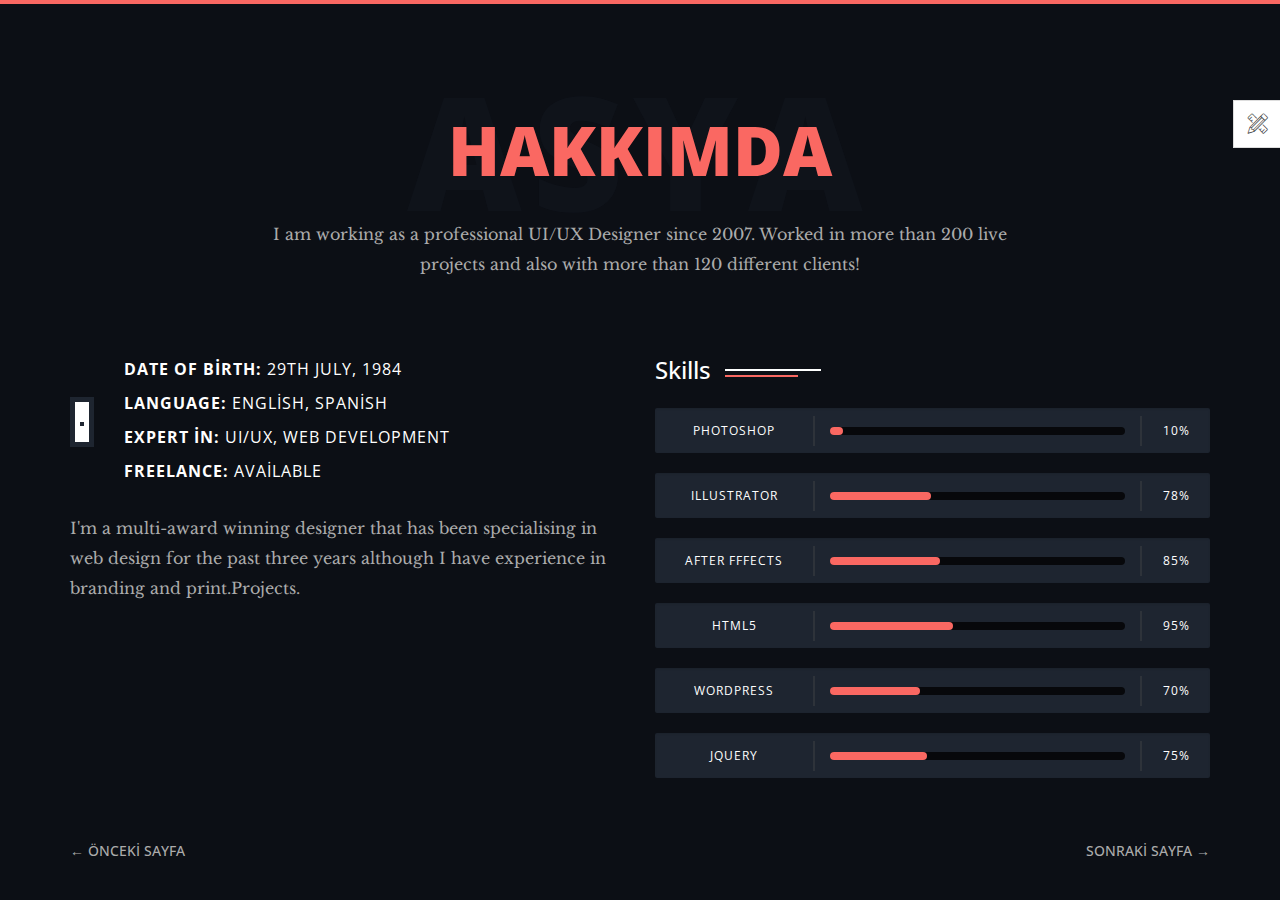
==== theme/about.html @ 7347a2f3 "My Portfolio" ====
<!DOCTYPE html>
<html lang="tr">
<head>

  <!-- ** Basic Page Needs ** -->
  <meta charset="utf-8">
  <title>Hakkımda</title>

  <!-- ** Mobile Specific Metas ** -->
  <meta http-equiv="X-UA-Compatible" content="IE=edge">
  <meta name="description" content="Portfolio HTML Template">
  <meta name="viewport" content="width=device-width, initial-scale=1.0, maximum-scale=5.0">
  <meta name="author" content="Themefisher">
  <meta name="generator" content="Themefisher Html5 Portfolio Template v1.0">

  <!-- Essential Stylesheets -->
  <link rel="stylesheet" href="https://fonts.googleapis.com/css?family=Libre+Baskerville:400,400i|Open+Sans:400,600,700,800">
  <link rel="stylesheet" href="plugins/bootstrap/bootstrap.min.css">
  <link rel="stylesheet" href="plugins/animate.css">
  <link rel="stylesheet" href="plugins/slick/slick.css">
  <link rel="stylesheet" href="plugins/slick/slick-theme.css">
  <link rel="stylesheet" href="plugins/themefisher-fonts/css/themefisher-fonts.min.css">  

  <!-- Main Stylesheet -->
  <link rel="stylesheet" href="css/style.css">
  
  <!-- Theme Stylesheet -->
  <link rel="stylesheet" href="#" id="color-changer">
  
  <!--Favicon-->
  <link rel="icon" href="images/favicon.png" type="image/x-icon">

</head>
<body class="dark"><!-- set class="dark" on body tag for DARK-THEME -->

  <div class="preloader">
    <div class="loading-mask"></div>
    <div class="loading-mask"></div>
    <div class="loading-mask"></div>
    <div class="loading-mask"></div>
    <div class="loading-mask"></div>
  </div>

  <div class="preview-wrapper">
    <div class="switcher-head">
      <span>Biraz Değişiklik</span>
      <div class="switcher-trigger tf-tools"></div>
    </div>

    <div class="switcher-body">
      <h4>Renk Seç:</h4>
      <ul class="color-options list-none">
        <li class="c0" data-color="red" title="Red">Red</li>
        <li class="c1" data-color="blue" title="Blue">Blue</li>
        <li class="c2" data-color="green" title="Green">Green</li>
        <li class="c3" data-color="yellow" title="Yellow">Yellow</li>
      </ul>
    </div>
  </div>

<main class="site-wrapper">
  <div class="pt-table">
    <div class="pt-tablecell page-about relative">

      <div class="container">
        <div class="row">
          <div class="col-xs-12 col-md-offset-1 col-md-10 col-lg-offset-2 col-lg-8">
            <div class="page-title text-center">
              <h2><span class="primary">Hakkımda</span> <span class="title-bg">Asya</span></h2>
              <p>I am working as a professional UI/UX Designer since 2007. Worked in more than 200 live projects and
                also with more than 120 different clients!</p>
            </div>
          </div>

          <div class="col-xs-12 col-md-6">
            <div class="about-author">
              <figure class="author-thumb">
                <img src="" alt="">
              </figure> <!-- /.author-bio -->
              <div class="author-desc">
                <p><b>Date of birth:</b> 29th july, 1984</p>
                <p><b>Language:</b> English, Spanish</p>
                <p><b>Expert in:</b> UI/UX, Web development</p>
                <p><b>Freelance:</b> Available</p>
              </div>
              <!-- /.author-desc -->
            </div> <!-- /.about-author -->
            <p>I'm a multi-award winning designer that has been specialising in web design for the past three years
              although I have experience in branding and print.Projects.</p>
          </div> <!-- /.col -->

          <div class="col-xs-12 col-md-6">
            <div class="section-title clear">
              <h3>Skills</h3>
            </div>
            <div class="skill-wrapper">
              <div class="progress clear">
                <div class="skill-name">Photoshop</div>
                <div class="skill-bar">
                  <div class="bar"></div>
                </div>
                <div class="skill-lavel" data-skill-value="10%"></div>
              </div> <!-- /.progress -->
              <div class="progress clear">
                <div class="skill-name">Illustrator</div>
                <div class="skill-bar">
                  <div class="bar"></div>
                </div>
                <div class="skill-lavel" data-skill-value="78%"></div>
              </div> <!-- /.progress -->
              <div class="progress clear">
                <div class="skill-name">After Fffects</div>
                <div class="skill-bar">
                  <div class="bar"></div>
                </div>
                <div class="skill-lavel" data-skill-value="85%"></div>
              </div> <!-- /.progress -->
              <div class="progress clear">
                <div class="skill-name">HTML5</div>
                <div class="skill-bar">
                  <div class="bar"></div>
                </div>
                <div class="skill-lavel" data-skill-value="95%"></div>
              </div> <!-- /.progress -->
              <div class="progress clear">
                <div class="skill-name">WordPress</div>
                <div class="skill-bar">
                  <div class="bar"></div>
                </div>
                <div class="skill-lavel" data-skill-value="70%"></div>
              </div> <!-- /.progress -->
              <div class="progress clear">
                <div class="skill-name">jQuery</div>
                <div class="skill-bar">
                  <div class="bar"></div>
                </div>
                <div class="skill-lavel" data-skill-value="75%"></div>
              </div> <!-- /.progress -->
            </div> <!-- /.skill-wrapper -->
          </div> <!-- /.col -->
        </div> <!-- /.row -->
      </div> <!-- /.container -->

      <nav class="page-nav clear">
  <div class="container">
    <div class="flex flex-middle space-between">
      <span class="prev-page"><a href="index.html" class="link">&larr; Önceki Sayfa</a></span>
      <span class="next-page"><a href="resume.html" class="link">Sonraki Sayfa &rarr;</a></span>
    </div>
  </div>
  <!-- /.page-nav -->
</nav>
      <!-- /.container -->
    </div> <!-- /.pt-tablecell -->
  </div> <!-- /.pt-table -->
</main> <!-- /.site-wrapper -->


<!-- 
Essential Scripts
=====================================-->
<script src="plugins/jquery-2.2.4.min.js"></script>
<script src="plugins/bootstrap/bootstrap.min.js"></script>
<script src="plugins/jquery.nicescroll.min.js"></script>
<script src="plugins/isotope/isotope.pkgd.min.js"></script>
<script src="plugins/slick/slick.min.js"></script>

<script src="js/script.js"></script>

</body>
</html>
---- theme/plugins/themefisher-fonts/css/themefisher-fonts.min.css ----
@font-face {
  font-family: 'themefisher-font';
  src:  url('../fonts/themefisher-font.eot?ug5hnh');
  src:  url('../fonts/themefisher-font.eot?ug5hnh#iefix') format('embedded-opentype'),
    url('../fonts/themefisher-font.ttf?ug5hnh') format('truetype'),
    url('../fonts/themefisher-font.woff?ug5hnh') format('woff'),
    url('../fonts/themefisher-font.svg?ug5hnh#themefisher-font') format('svg');
  font-weight: normal;
  font-style: normal;
}

[class^="tf-"], [class*=" tf-"] {
  /* use !important to prevent issues with browser extensions that change fonts */
  font-family: 'themefisher-font' !important;
  speak-as: none;
  font-style: normal;
  font-weight: normal;
  font-variant: normal;
  text-transform: none;
  line-height: 1;

  /* Better Font Rendering =========== */
  -webkit-font-smoothing: antialiased;
  -moz-osx-font-smoothing: grayscale;
}

.tf-ion-alert-circled:before {
  content: "\f100";
}
.tf-ion-alert:before {
  content: "\f101";
}
.tf-ion-android-add-circle:before {
  content: "\f359";
}
.tf-ion-android-add:before {
  content: "\f2c7";
}
.tf-ion-android-alarm-clock:before {
  content: "\f35a";
}
.tf-ion-android-alert:before {
  content: "\f35b";
}
.tf-ion-android-apps:before {
  content: "\f35c";
}
.tf-ion-android-archive:before {
  content: "\f2c9";
}
.tf-ion-android-arrow-back:before {
  content: "\f2ca";
}
.tf-ion-android-arrow-down:before {
  content: "\f35d";
}
.tf-ion-android-arrow-dropdown-circle:before {
  content: "\f35e";
}
.tf-ion-android-arrow-dropdown:before {
  content: "\f35f";
}
.tf-ion-android-arrow-dropleft-circle:before {
  content: "\f360";
}
.tf-ion-android-arrow-dropleft:before {
  content: "\f361";
}
.tf-ion-android-arrow-dropright-circle:before {
  content: "\f362";
}
.tf-ion-android-arrow-dropright:before {
  content: "\f363";
}
.tf-ion-android-arrow-dropup-circle:before {
  content: "\f364";
}
.tf-ion-android-arrow-dropup:before {
  content: "\f365";
}
.tf-ion-android-arrow-forward:before {
  content: "\f30f";
}
.tf-ion-android-arrow-up:before {
  content: "\f366";
}
.tf-ion-android-attach:before {
  content: "\f367";
}
.tf-ion-android-bar:before {
  content: "\f368";
}
.tf-ion-android-bicycle:before {
  content: "\f369";
}
.tf-ion-android-boat:before {
  content: "\f36a";
}
.tf-ion-android-bookmark:before {
  content: "\f36b";
}
.tf-ion-android-bulb:before {
  content: "\f36c";
}
.tf-ion-android-bus:before {
  content: "\f36d";
}
.tf-ion-android-calendar:before {
  content: "\f2d1";
}
.tf-ion-android-call:before {
  content: "\f2d2";
}
.tf-ion-android-camera:before {
  content: "\f2d3";
}
.tf-ion-android-cancel:before {
  content: "\f36e";
}
.tf-ion-android-car:before {
  content: "\f36f";
}
.tf-ion-android-cart:before {
  content: "\f370";
}
.tf-ion-android-chat:before {
  content: "\f2d4";
}
.tf-ion-android-checkbox-blank:before {
  content: "\f371";
}
.tf-ion-android-checkbox-outline-blank:before {
  content: "\f372";
}
.tf-ion-android-checkbox-outline:before {
  content: "\f373";
}
.tf-ion-android-checkbox:before {
  content: "\f374";
}
.tf-ion-android-checkmark-circle:before {
  content: "\f375";
}
.tf-ion-android-clipboard:before {
  content: "\f376";
}
.tf-ion-android-close:before {
  content: "\f2d7";
}
.tf-ion-android-cloud-circle:before {
  content: "\f377";
}
.tf-ion-android-cloud-done:before {
  content: "\f378";
}
.tf-ion-android-cloud-outline:before {
  content: "\f379";
}
.tf-ion-android-cloud:before {
  content: "\f37a";
}
.tf-ion-android-color-palette:before {
  content: "\f37b";
}
.tf-ion-android-compass:before {
  content: "\f37c";
}
.tf-ion-android-contact:before {
  content: "\f2d8";
}
.tf-ion-android-contacts:before {
  content: "\f2d9";
}
.tf-ion-android-contract:before {
  content: "\f37d";
}
.tf-ion-android-create:before {
  content: "\f37e";
}
.tf-ion-android-delete:before {
  content: "\f37f";
}
.tf-ion-android-desktop:before {
  content: "\f380";
}
.tf-ion-android-document:before {
  content: "\f381";
}
.tf-ion-android-done-all:before {
  content: "\f382";
}
.tf-ion-android-done:before {
  content: "\f383";
}
.tf-ion-android-download:before {
  content: "\f2dd";
}
.tf-ion-android-drafts:before {
  content: "\f384";
}
.tf-ion-android-exit:before {
  content: "\f385";
}
.tf-ion-android-expand:before {
  content: "\f386";
}
.tf-ion-android-favorite-outline:before {
  content: "\f387";
}
.tf-ion-android-favorite:before {
  content: "\f388";
}
.tf-ion-android-film:before {
  content: "\f389";
}
.tf-ion-android-folder-open:before {
  content: "\f38a";
}
.tf-ion-android-folder:before {
  content: "\f2e0";
}
.tf-ion-android-funnel:before {
  content: "\f38b";
}
.tf-ion-android-globe:before {
  content: "\f38c";
}
.tf-ion-android-hand:before {
  content: "\f2e3";
}
.tf-ion-android-hangout:before {
  content: "\f38d";
}
.tf-ion-android-happy:before {
  content: "\f38e";
}
.tf-ion-android-home:before {
  content: "\f38f";
}
.tf-ion-android-image:before {
  content: "\f2e4";
}
.tf-ion-android-laptop:before {
  content: "\f390";
}
.tf-ion-android-list:before {
  content: "\f391";
}
.tf-ion-android-locate:before {
  content: "\f2e9";
}
.tf-ion-android-lock:before {
  content: "\f392";
}
.tf-ion-android-mail:before {
  content: "\f2eb";
}
.tf-ion-android-map:before {
  content: "\f393";
}
.tf-ion-android-menu:before {
  content: "\f394";
}
.tf-ion-android-microphone-off:before {
  content: "\f395";
}
.tf-ion-android-microphone:before {
  content: "\f2ec";
}
.tf-ion-android-more-horizontal:before {
  content: "\f396";
}
.tf-ion-android-more-vertical:before {
  content: "\f397";
}
.tf-ion-android-navigate:before {
  content: "\f398";
}
.tf-ion-android-notifications-none:before {
  content: "\f399";
}
.tf-ion-android-notifications-off:before {
  content: "\f39a";
}
.tf-ion-android-notifications:before {
  content: "\f39b";
}
.tf-ion-android-open:before {
  content: "\f39c";
}
.tf-ion-android-options:before {
  content: "\f39d";
}
.tf-ion-android-people:before {
  content: "\f39e";
}
.tf-ion-android-person-add:before {
  content: "\f39f";
}
.tf-ion-android-person:before {
  content: "\f3a0";
}
.tf-ion-android-phone-landscape:before {
  content: "\f3a1";
}
.tf-ion-android-phone-portrait:before {
  content: "\f3a2";
}
.tf-ion-android-pin:before {
  content: "\f3a3";
}
.tf-ion-android-plane:before {
  content: "\f3a4";
}
.tf-ion-android-playstore:before {
  content: "\f2f0";
}
.tf-ion-android-print:before {
  content: "\f3a5";
}
.tf-ion-android-radio-button-off:before {
  content: "\f3a6";
}
.tf-ion-android-radio-button-on:before {
  content: "\f3a7";
}
.tf-ion-android-refresh:before {
  content: "\f3a8";
}
.tf-ion-android-remove-circle:before {
  content: "\f3a9";
}
.tf-ion-android-remove:before {
  content: "\f2f4";
}
.tf-ion-android-restaurant:before {
  content: "\f3aa";
}
.tf-ion-android-sad:before {
  content: "\f3ab";
}
.tf-ion-android-search:before {
  content: "\f2f5";
}
.tf-ion-android-send:before {
  content: "\f2f6";
}
.tf-ion-android-settings:before {
  content: "\f2f7";
}
.tf-ion-android-share-alt:before {
  content: "\f3ac";
}
.tf-ion-android-share:before {
  content: "\f2f8";
}
.tf-ion-android-star-half:before {
  content: "\f3ad";
}
.tf-ion-android-star-outline:before {
  content: "\f3ae";
}
.tf-ion-android-star:before {
  content: "\f2fc";
}
.tf-ion-android-stopwatch:before {
  content: "\f2fd";
}
.tf-ion-android-subway:before {
  content: "\f3af";
}
.tf-ion-android-sunny:before {
  content: "\f3b0";
}
.tf-ion-android-sync:before {
  content: "\f3b1";
}
.tf-ion-android-textsms:before {
  content: "\f3b2";
}
.tf-ion-android-time:before {
  content: "\f3b3";
}
.tf-ion-android-train:before {
  content: "\f3b4";
}
.tf-ion-android-unlock:before {
  content: "\f3b5";
}
.tf-ion-android-upload:before {
  content: "\f3b6";
}
.tf-ion-android-volume-down:before {
  content: "\f3b7";
}
.tf-ion-android-volume-mute:before {
  content: "\f3b8";
}
.tf-ion-android-volume-off:before {
  content: "\f3b9";
}
.tf-ion-android-volume-up:before {
  content: "\f3ba";
}
.tf-ion-android-walk:before {
  content: "\f3bb";
}
.tf-ion-android-warning:before {
  content: "\f3bc";
}
.tf-ion-android-watch:before {
  content: "\f3bd";
}
.tf-ion-android-wifi:before {
  content: "\f305";
}
.tf-ion-aperture:before {
  content: "\f313";
}
.tf-ion-archive:before {
  content: "\f102";
}
.tf-ion-arrow-down-a:before {
  content: "\f103";
}
.tf-ion-arrow-down-b:before {
  content: "\f104";
}
.tf-ion-arrow-down-c:before {
  content: "\f105";
}
.tf-ion-arrow-expand:before {
  content: "\f25e";
}
.tf-ion-arrow-graph-down-left:before {
  content: "\f25f";
}
.tf-ion-arrow-graph-down-right:before {
  content: "\f260";
}
.tf-ion-arrow-graph-up-left:before {
  content: "\f261";
}
.tf-ion-arrow-graph-up-right:before {
  content: "\f262";
}
.tf-ion-arrow-left-a:before {
  content: "\f106";
}
.tf-ion-arrow-left-b:before {
  content: "\f107";
}
.tf-ion-arrow-left-c:before {
  content: "\f108";
}
.tf-ion-arrow-move:before {
  content: "\f263";
}
.tf-ion-arrow-resize:before {
  content: "\f264";
}
.tf-ion-arrow-return-left:before {
  content: "\f265";
}
.tf-ion-arrow-return-right:before {
  content: "\f266";
}
.tf-ion-arrow-right-a:before {
  content: "\f109";
}
.tf-ion-arrow-right-b:before {
  content: "\f10a";
}
.tf-ion-arrow-right-c:before {
  content: "\f10b";
}
.tf-ion-arrow-shrink:before {
  content: "\f267";
}
.tf-ion-arrow-swap:before {
  content: "\f268";
}
.tf-ion-arrow-up-a:before {
  content: "\f10c";
}
.tf-ion-arrow-up-b:before {
  content: "\f10d";
}
.tf-ion-arrow-up-c:before {
  content: "\f10e";
}
.tf-ion-asterisk:before {
  content: "\f314";
}
.tf-ion-at:before {
  content: "\f10f";
}
.tf-ion-backspace-outline:before {
  content: "\f3be";
}
.tf-ion-backspace:before {
  content: "\f3bf";
}
.tf-ion-bag:before {
  content: "\f110";
}
.tf-ion-battery-charging:before {
  content: "\f111";
}
.tf-ion-battery-empty:before {
  content: "\f112";
}
.tf-ion-battery-full:before {
  content: "\f113";
}
.tf-ion-battery-half:before {
  content: "\f114";
}
.tf-ion-battery-low:before {
  content: "\f115";
}
.tf-ion-beaker:before {
  content: "\f269";
}
.tf-ion-beer:before {
  content: "\f26a";
}
.tf-ion-bluetooth:before {
  content: "\f116";
}
.tf-ion-bonfire:before {
  content: "\f315";
}
.tf-ion-bookmark:before {
  content: "\f26b";
}
.tf-ion-bowtie:before {
  content: "\f3c0";
}
.tf-ion-briefcase:before {
  content: "\f26c";
}
.tf-ion-bug:before {
  content: "\f2be";
}
.tf-ion-calculator:before {
  content: "\f26d";
}
.tf-ion-calendar:before {
  content: "\f117";
}
.tf-ion-camera:before {
  content: "\f118";
}
.tf-ion-card:before {
  content: "\f119";
}
.tf-ion-cash:before {
  content: "\f316";
}
.tf-ion-chatbox-working:before {
  content: "\f11a";
}
.tf-ion-chatbox:before {
  content: "\f11b";
}
.tf-ion-chatboxes:before {
  content: "\f11c";
}
.tf-ion-chatbubble-working:before {
  content: "\f11d";
}
.tf-ion-chatbubble:before {
  content: "\f11e";
}
.tf-ion-chatbubbles:before {
  content: "\f11f";
}
.tf-ion-checkmark-circled:before {
  content: "\f120";
}
.tf-ion-checkmark-round:before {
  content: "\f121";
}
.tf-ion-checkmark:before {
  content: "\f122";
}
.tf-ion-chevron-down:before {
  content: "\f123";
}
.tf-ion-chevron-left:before {
  content: "\f124";
}
.tf-ion-chevron-right:before {
  content: "\f125";
}
.tf-ion-chevron-up:before {
  content: "\f126";
}
.tf-ion-clipboard:before {
  content: "\f127";
}
.tf-ion-clock:before {
  content: "\f26e";
}
.tf-ion-close-circled:before {
  content: "\f128";
}
.tf-ion-close-round:before {
  content: "\f129";
}
.tf-ion-close:before {
  content: "\f12a";
}
.tf-ion-closed-captioning:before {
  content: "\f317";
}
.tf-ion-cloud:before {
  content: "\f12b";
}
.tf-ion-code-download:before {
  content: "\f26f";
}
.tf-ion-code-working:before {
  content: "\f270";
}
.tf-ion-code:before {
  content: "\f271";
}
.tf-ion-coffee:before {
  content: "\f272";
}
.tf-ion-compass:before {
  content: "\f273";
}
.tf-ion-compose:before {
  content: "\f12c";
}
.tf-ion-connection-bars:before {
  content: "\f274";
}
.tf-ion-contrast:before {
  content: "\f275";
}
.tf-ion-crop:before {
  content: "\f3c1";
}
.tf-ion-cube:before {
  content: "\f318";
}
.tf-ion-disc:before {
  content: "\f12d";
}
.tf-ion-document-text:before {
  content: "\f12e";
}
.tf-ion-document:before {
  content: "\f12f";
}
.tf-ion-drag:before {
  content: "\f130";
}
.tf-ion-earth:before {
  content: "\f276";
}
.tf-ion-easel:before {
  content: "\f3c2";
}
.tf-ion-edit:before {
  content: "\f2bf";
}
.tf-ion-egg:before {
  content: "\f277";
}
.tf-ion-eject:before {
  content: "\f131";
}
.tf-ion-email-unread:before {
  content: "\f3c3";
}
.tf-ion-email:before {
  content: "\f132";
}
.tf-ion-erlenmeyer-flask-bubbles:before {
  content: "\f3c4";
}
.tf-ion-erlenmeyer-flask:before {
  content: "\f3c5";
}
.tf-ion-eye-disabled:before {
  content: "\f306";
}
.tf-ion-eye:before {
  content: "\f133";
}
.tf-ion-female:before {
  content: "\f278";
}
.tf-ion-filing:before {
  content: "\f134";
}
.tf-ion-film-marker:before {
  content: "\f135";
}
.tf-ion-fireball:before {
  content: "\f319";
}
.tf-ion-flag:before {
  content: "\f279";
}
.tf-ion-flame:before {
  content: "\f31a";
}
.tf-ion-flash-off:before {
  content: "\f136";
}
.tf-ion-flash:before {
  content: "\f137";
}
.tf-ion-folder:before {
  content: "\f139";
}
.tf-ion-fork-repo:before {
  content: "\f2c0";
}
.tf-ion-fork:before {
  content: "\f27a";
}
.tf-ion-forward:before {
  content: "\f13a";
}
.tf-ion-funnel:before {
  content: "\f31b";
}
.tf-ion-gear-a:before {
  content: "\f13d";
}
.tf-ion-gear-b:before {
  content: "\f13e";
}
.tf-ion-grid:before {
  content: "\f13f";
}
.tf-ion-hammer:before {
  content: "\f27b";
}
.tf-ion-happy-outline:before {
  content: "\f3c6";
}
.tf-ion-happy:before {
  content: "\f31c";
}
.tf-ion-headphone:before {
  content: "\f140";
}
.tf-ion-heart-broken:before {
  content: "\f31d";
}
.tf-ion-heart:before {
  content: "\f141";
}
.tf-ion-help-buoy:before {
  content: "\f27c";
}
.tf-ion-help-circled:before {
  content: "\f142";
}
.tf-ion-help:before {
  content: "\f143";
}
.tf-ion-home:before {
  content: "\f144";
}
.tf-ion-icecream:before {
  content: "\f27d";
}
.tf-ion-image:before {
  content: "\f147";
}
.tf-ion-images:before {
  content: "\f148";
}
.tf-ion-information-circled:before {
  content: "\f149";
}
.tf-ion-information:before {
  content: "\f14a";
}
.tf-ion-ionic:before {
  content: "\f14b";
}
.tf-ion-ios-alarm-outline:before {
  content: "\f3c7";
}
.tf-ion-ios-alarm:before {
  content: "\f3c8";
}
.tf-ion-ios-albums-outline:before {
  content: "\f3c9";
}
.tf-ion-ios-albums:before {
  content: "\f3ca";
}
.tf-ion-ios-americanfootball-outline:before {
  content: "\f3cb";
}
.tf-ion-ios-americanfootball:before {
  content: "\f3cc";
}
.tf-ion-ios-analytics-outline:before {
  content: "\f3cd";
}
.tf-ion-ios-analytics:before {
  content: "\f3ce";
}
.tf-ion-ios-arrow-back:before {
  content: "\f3cf";
}
.tf-ion-ios-arrow-down:before {
  content: "\f3d0";
}
.tf-ion-ios-arrow-forward:before {
  content: "\f3d1";
}
.tf-ion-ios-arrow-left:before {
  content: "\f3d2";
}
.tf-ion-ios-arrow-right:before {
  content: "\f3d3";
}
.tf-ion-ios-arrow-thin-down:before {
  content: "\f3d4";
}
.tf-ion-ios-arrow-thin-left:before {
  content: "\f3d5";
}
.tf-ion-ios-arrow-thin-right:before {
  content: "\f3d6";
}
.tf-ion-ios-arrow-thin-up:before {
  content: "\f3d7";
}
.tf-ion-ios-arrow-up:before {
  content: "\f3d8";
}
.tf-ion-ios-at-outline:before {
  content: "\f3d9";
}
.tf-ion-ios-at:before {
  content: "\f3da";
}
.tf-ion-ios-barcode-outline:before {
  content: "\f3db";
}
.tf-ion-ios-barcode:before {
  content: "\f3dc";
}
.tf-ion-ios-baseball-outline:before {
  content: "\f3dd";
}
.tf-ion-ios-baseball:before {
  content: "\f3de";
}
.tf-ion-ios-basketball-outline:before {
  content: "\f3df";
}
.tf-ion-ios-basketball:before {
  content: "\f3e0";
}
.tf-ion-ios-bell-outline:before {
  content: "\f3e1";
}
.tf-ion-ios-bell:before {
  content: "\f3e2";
}
.tf-ion-ios-body-outline:before {
  content: "\f3e3";
}
.tf-ion-ios-body:before {
  content: "\f3e4";
}
.tf-ion-ios-bolt-outline:before {
  content: "\f3e5";
}
.tf-ion-ios-bolt:before {
  content: "\f3e6";
}
.tf-ion-ios-book-outline:before {
  content: "\f3e7";
}
.tf-ion-ios-book:before {
  content: "\f3e8";
}
.tf-ion-ios-bookmarks-outline:before {
  content: "\f3e9";
}
.tf-ion-ios-bookmarks:before {
  content: "\f3ea";
}
.tf-ion-ios-box-outline:before {
  content: "\f3eb";
}
.tf-ion-ios-box:before {
  content: "\f3ec";
}
.tf-ion-ios-briefcase-outline:before {
  content: "\f3ed";
}
.tf-ion-ios-briefcase:before {
  content: "\f3ee";
}
.tf-ion-ios-browsers-outline:before {
  content: "\f3ef";
}
.tf-ion-ios-browsers:before {
  content: "\f3f0";
}
.tf-ion-ios-calculator-outline:before {
  content: "\f3f1";
}
.tf-ion-ios-calculator:before {
  content: "\f3f2";
}
.tf-ion-ios-calendar-outline:before {
  content: "\f3f3";
}
.tf-ion-ios-calendar:before {
  content: "\f3f4";
}
.tf-ion-ios-camera-outline:before {
  content: "\f3f5";
}
.tf-ion-ios-camera:before {
  content: "\f3f6";
}
.tf-ion-ios-cart-outline:before {
  content: "\f3f7";
}
.tf-ion-ios-cart:before {
  content: "\f3f8";
}
.tf-ion-ios-chatboxes-outline:before {
  content: "\f3f9";
}
.tf-ion-ios-chatboxes:before {
  content: "\f3fa";
}
.tf-ion-ios-chatbubble-outline:before {
  content: "\f3fb";
}
.tf-ion-ios-chatbubble:before {
  content: "\f3fc";
}
.tf-ion-ios-checkmark-empty:before {
  content: "\f3fd";
}
.tf-ion-ios-checkmark-outline:before {
  content: "\f3fe";
}
.tf-ion-ios-checkmark:before {
  content: "\f3ff";
}
.tf-ion-ios-circle-filled:before {
  content: "\f400";
}
.tf-ion-ios-circle-outline:before {
  content: "\f401";
}
.tf-ion-ios-clock-outline:before {
  content: "\f402";
}
.tf-ion-ios-clock:before {
  content: "\f403";
}
.tf-ion-ios-close-empty:before {
  content: "\f404";
}
.tf-ion-ios-close-outline:before {
  content: "\f405";
}
.tf-ion-ios-close:before {
  content: "\f406";
}
.tf-ion-ios-cloud-download-outline:before {
  content: "\f407";
}
.tf-ion-ios-cloud-download:before {
  content: "\f408";
}
.tf-ion-ios-cloud-outline:before {
  content: "\f409";
}
.tf-ion-ios-cloud-upload-outline:before {
  content: "\f40a";
}
.tf-ion-ios-cloud-upload:before {
  content: "\f40b";
}
.tf-ion-ios-cloud:before {
  content: "\f40c";
}
.tf-ion-ios-cloudy-night-outline:before {
  content: "\f40d";
}
.tf-ion-ios-cloudy-night:before {
  content: "\f40e";
}
.tf-ion-ios-cloudy-outline:before {
  content: "\f40f";
}
.tf-ion-ios-cloudy:before {
  content: "\f410";
}
.tf-ion-ios-cog-outline:before {
  content: "\f411";
}
.tf-ion-ios-cog:before {
  content: "\f412";
}
.tf-ion-ios-color-filter-outline:before {
  content: "\f413";
}
.tf-ion-ios-color-filter:before {
  content: "\f414";
}
.tf-ion-ios-color-wand-outline:before {
  content: "\f415";
}
.tf-ion-ios-color-wand:before {
  content: "\f416";
}
.tf-ion-ios-compose-outline:before {
  content: "\f417";
}
.tf-ion-ios-compose:before {
  content: "\f418";
}
.tf-ion-ios-contact-outline:before {
  content: "\f419";
}
.tf-ion-ios-contact:before {
  content: "\f41a";
}
.tf-ion-ios-copy-outline:before {
  content: "\f41b";
}
.tf-ion-ios-copy:before {
  content: "\f41c";
}
.tf-ion-ios-crop-strong:before {
  content: "\f41d";
}
.tf-ion-ios-crop:before {
  content: "\f41e";
}
.tf-ion-ios-download-outline:before {
  content: "\f41f";
}
.tf-ion-ios-download:before {
  content: "\f420";
}
.tf-ion-ios-drag:before {
  content: "\f421";
}
.tf-ion-ios-email-outline:before {
  content: "\f422";
}
.tf-ion-ios-email:before {
  content: "\f423";
}
.tf-ion-ios-eye-outline:before {
  content: "\f424";
}
.tf-ion-ios-eye:before {
  content: "\f425";
}
.tf-ion-ios-fastforward-outline:before {
  content: "\f426";
}
.tf-ion-ios-fastforward:before {
  content: "\f427";
}
.tf-ion-ios-filing-outline:before {
  content: "\f428";
}
.tf-ion-ios-filing:before {
  content: "\f429";
}
.tf-ion-ios-film-outline:before {
  content: "\f42a";
}
.tf-ion-ios-film:before {
  content: "\f42b";
}
.tf-ion-ios-flag-outline:before {
  content: "\f42c";
}
.tf-ion-ios-flag:before {
  content: "\f42d";
}
.tf-ion-ios-flame-outline:before {
  content: "\f42e";
}
.tf-ion-ios-flame:before {
  content: "\f42f";
}
.tf-ion-ios-flask-outline:before {
  content: "\f430";
}
.tf-ion-ios-flask:before {
  content: "\f431";
}
.tf-ion-ios-flower-outline:before {
  content: "\f432";
}
.tf-ion-ios-flower:before {
  content: "\f433";
}
.tf-ion-ios-folder-outline:before {
  content: "\f434";
}
.tf-ion-ios-folder:before {
  content: "\f435";
}
.tf-ion-ios-football-outline:before {
  content: "\f436";
}
.tf-ion-ios-football:before {
  content: "\f437";
}
.tf-ion-ios-game-controller-a-outline:before {
  content: "\f438";
}
.tf-ion-ios-game-controller-a:before {
  content: "\f439";
}
.tf-ion-ios-game-controller-b-outline:before {
  content: "\f43a";
}
.tf-ion-ios-game-controller-b:before {
  content: "\f43b";
}
.tf-ion-ios-gear-outline:before {
  content: "\f43c";
}
.tf-ion-ios-gear:before {
  content: "\f43d";
}
.tf-ion-ios-glasses-outline:before {
  content: "\f43e";
}
.tf-ion-ios-glasses:before {
  content: "\f43f";
}
.tf-ion-ios-grid-view-outline:before {
  content: "\f440";
}
.tf-ion-ios-grid-view:before {
  content: "\f441";
}
.tf-ion-ios-heart-outline:before {
  content: "\f442";
}
.tf-ion-ios-heart:before {
  content: "\f443";
}
.tf-ion-ios-help-empty:before {
  content: "\f444";
}
.tf-ion-ios-help-outline:before {
  content: "\f445";
}
.tf-ion-ios-help:before {
  content: "\f446";
}
.tf-ion-ios-home-outline:before {
  content: "\f447";
}
.tf-ion-ios-home:before {
  content: "\f448";
}
.tf-ion-ios-infinite-outline:before {
  content: "\f449";
}
.tf-ion-ios-infinite:before {
  content: "\f44a";
}
.tf-ion-ios-information-empty:before {
  content: "\f44b";
}
.tf-ion-ios-information-outline:before {
  content: "\f44c";
}
.tf-ion-ios-information:before {
  content: "\f44d";
}
.tf-ion-ios-ionic-outline:before {
  content: "\f44e";
}
.tf-ion-ios-keypad-outline:before {
  content: "\f44f";
}
.tf-ion-ios-keypad:before {
  content: "\f450";
}
.tf-ion-ios-lightbulb-outline:before {
  content: "\f451";
}
.tf-ion-ios-lightbulb:before {
  content: "\f452";
}
.tf-ion-ios-list-outline:before {
  content: "\f453";
}
.tf-ion-ios-list:before {
  content: "\f454";
}
.tf-ion-ios-location-outline:before {
  content: "\f455";
}
.tf-ion-ios-location:before {
  content: "\f456";
}
.tf-ion-ios-locked-outline:before {
  content: "\f457";
}
.tf-ion-ios-locked:before {
  content: "\f458";
}
.tf-ion-ios-loop-strong:before {
  content: "\f459";
}
.tf-ion-ios-loop:before {
  content: "\f45a";
}
.tf-ion-ios-medical-outline:before {
  content: "\f45b";
}
.tf-ion-ios-medical:before {
  content: "\f45c";
}
.tf-ion-ios-medkit-outline:before {
  content: "\f45d";
}
.tf-ion-ios-medkit:before {
  content: "\f45e";
}
.tf-ion-ios-mic-off:before {
  content: "\f45f";
}
.tf-ion-ios-mic-outline:before {
  content: "\f460";
}
.tf-ion-ios-mic:before {
  content: "\f461";
}
.tf-ion-ios-minus-empty:before {
  content: "\f462";
}
.tf-ion-ios-minus-outline:before {
  content: "\f463";
}
.tf-ion-ios-minus:before {
  content: "\f464";
}
.tf-ion-ios-monitor-outline:before {
  content: "\f465";
}
.tf-ion-ios-monitor:before {
  content: "\f466";
}
.tf-ion-ios-moon-outline:before {
  content: "\f467";
}
.tf-ion-ios-moon:before {
  content: "\f468";
}
.tf-ion-ios-more-outline:before {
  content: "\f469";
}
.tf-ion-ios-more:before {
  content: "\f46a";
}
.tf-ion-ios-musical-note:before {
  content: "\f46b";
}
.tf-ion-ios-musical-notes:before {
  content: "\f46c";
}
.tf-ion-ios-navigate-outline:before {
  content: "\f46d";
}
.tf-ion-ios-navigate:before {
  content: "\f46e";
}
.tf-ion-ios-nutrition-outline:before {
  content: "\f46f";
}
.tf-ion-ios-nutrition:before {
  content: "\f470";
}
.tf-ion-ios-paper-outline:before {
  content: "\f471";
}
.tf-ion-ios-paper:before {
  content: "\f472";
}
.tf-ion-ios-paperplane-outline:before {
  content: "\f473";
}
.tf-ion-ios-paperplane:before {
  content: "\f474";
}
.tf-ion-ios-partlysunny-outline:before {
  content: "\f475";
}
.tf-ion-ios-partlysunny:before {
  content: "\f476";
}
.tf-ion-ios-pause-outline:before {
  content: "\f477";
}
.tf-ion-ios-pause:before {
  content: "\f478";
}
.tf-ion-ios-paw-outline:before {
  content: "\f479";
}
.tf-ion-ios-paw:before {
  content: "\f47a";
}
.tf-ion-ios-people-outline:before {
  content: "\f47b";
}
.tf-ion-ios-people:before {
  content: "\f47c";
}
.tf-ion-ios-person-outline:before {
  content: "\f47d";
}
.tf-ion-ios-person:before {
  content: "\f47e";
}
.tf-ion-ios-personadd-outline:before {
  content: "\f47f";
}
.tf-ion-ios-personadd:before {
  content: "\f480";
}
.tf-ion-ios-photos-outline:before {
  content: "\f481";
}
.tf-ion-ios-photos:before {
  content: "\f482";
}
.tf-ion-ios-pie-outline:before {
  content: "\f483";
}
.tf-ion-ios-pie:before {
  content: "\f484";
}
.tf-ion-ios-pint-outline:before {
  content: "\f485";
}
.tf-ion-ios-pint:before {
  content: "\f486";
}
.tf-ion-ios-play-outline:before {
  content: "\f487";
}
.tf-ion-ios-play:before {
  content: "\f488";
}
.tf-ion-ios-plus-empty:before {
  content: "\f489";
}
.tf-ion-ios-plus-outline:before {
  content: "\f48a";
}
.tf-ion-ios-plus:before {
  content: "\f48b";
}
.tf-ion-ios-pricetag-outline:before {
  content: "\f48c";
}
.tf-ion-ios-pricetag:before {
  content: "\f48d";
}
.tf-ion-ios-pricetags-outline:before {
  content: "\f48e";
}
.tf-ion-ios-pricetags:before {
  content: "\f48f";
}
.tf-ion-ios-printer-outline:before {
  content: "\f490";
}
.tf-ion-ios-printer:before {
  content: "\f491";
}
.tf-ion-ios-pulse-strong:before {
  content: "\f492";
}
.tf-ion-ios-pulse:before {
  content: "\f493";
}
.tf-ion-ios-rainy-outline:before {
  content: "\f494";
}
.tf-ion-ios-rainy:before {
  content: "\f495";
}
.tf-ion-ios-recording-outline:before {
  content: "\f496";
}
.tf-ion-ios-recording:before {
  content: "\f497";
}
.tf-ion-ios-redo-outline:before {
  content: "\f498";
}
.tf-ion-ios-redo:before {
  content: "\f499";
}
.tf-ion-ios-refresh-empty:before {
  content: "\f49a";
}
.tf-ion-ios-refresh-outline:before {
  content: "\f49b";
}
.tf-ion-ios-refresh:before {
  content: "\f49c";
}
.tf-ion-ios-reload:before {
  content: "\f49d";
}
.tf-ion-ios-reverse-camera-outline:before {
  content: "\f49e";
}
.tf-ion-ios-reverse-camera:before {
  content: "\f49f";
}
.tf-ion-ios-rewind-outline:before {
  content: "\f4a0";
}
.tf-ion-ios-rewind:before {
  content: "\f4a1";
}
.tf-ion-ios-rose-outline:before {
  content: "\f4a2";
}
.tf-ion-ios-rose:before {
  content: "\f4a3";
}
.tf-ion-ios-search-strong:before {
  content: "\f4a4";
}
.tf-ion-ios-search:before {
  content: "\f4a5";
}
.tf-ion-ios-settings-strong:before {
  content: "\f4a6";
}
.tf-ion-ios-settings:before {
  content: "\f4a7";
}
.tf-ion-ios-shuffle-strong:before {
  content: "\f4a8";
}
.tf-ion-ios-shuffle:before {
  content: "\f4a9";
}
.tf-ion-ios-skipbackward-outline:before {
  content: "\f4aa";
}
.tf-ion-ios-skipbackward:before {
  content: "\f4ab";
}
.tf-ion-ios-skipforward-outline:before {
  content: "\f4ac";
}
.tf-ion-ios-skipforward:before {
  content: "\f4ad";
}
.tf-ion-ios-snowy:before {
  content: "\f4ae";
}
.tf-ion-ios-speedometer-outline:before {
  content: "\f4af";
}
.tf-ion-ios-speedometer:before {
  content: "\f4b0";
}
.tf-ion-ios-star-half:before {
  content: "\f4b1";
}
.tf-ion-ios-star-outline:before {
  content: "\f4b2";
}
.tf-ion-ios-star:before {
  content: "\f4b3";
}
.tf-ion-ios-stopwatch-outline:before {
  content: "\f4b4";
}
.tf-ion-ios-stopwatch:before {
  content: "\f4b5";
}
.tf-ion-ios-sunny-outline:before {
  content: "\f4b6";
}
.tf-ion-ios-sunny:before {
  content: "\f4b7";
}
.tf-ion-ios-telephone-outline:before {
  content: "\f4b8";
}
.tf-ion-ios-telephone:before {
  content: "\f4b9";
}
.tf-ion-ios-tennisball-outline:before {
  content: "\f4ba";
}
.tf-ion-ios-tennisball:before {
  content: "\f4bb";
}
.tf-ion-ios-thunderstorm-outline:before {
  content: "\f4bc";
}
.tf-ion-ios-thunderstorm:before {
  content: "\f4bd";
}
.tf-ion-ios-time-outline:before {
  content: "\f4be";
}
.tf-ion-ios-time:before {
  content: "\f4bf";
}
.tf-ion-ios-timer-outline:before {
  content: "\f4c0";
}
.tf-ion-ios-timer:before {
  content: "\f4c1";
}
.tf-ion-ios-toggle-outline:before {
  content: "\f4c2";
}
.tf-ion-ios-toggle:before {
  content: "\f4c3";
}
.tf-ion-ios-trash-outline:before {
  content: "\f4c4";
}
.tf-ion-ios-trash:before {
  content: "\f4c5";
}
.tf-ion-ios-undo-outline:before {
  content: "\f4c6";
}
.tf-ion-ios-undo:before {
  content: "\f4c7";
}
.tf-ion-ios-unlocked-outline:before {
  content: "\f4c8";
}
.tf-ion-ios-unlocked:before {
  content: "\f4c9";
}
.tf-ion-ios-upload-outline:before {
  content: "\f4ca";
}
.tf-ion-ios-upload:before {
  content: "\f4cb";
}
.tf-ion-ios-videocam-outline:before {
  content: "\f4cc";
}
.tf-ion-ios-videocam:before {
  content: "\f4cd";
}
.tf-ion-ios-volume-high:before {
  content: "\f4ce";
}
.tf-ion-ios-volume-low:before {
  content: "\f4cf";
}
.tf-ion-ios-wineglass-outline:before {
  content: "\f4d0";
}
.tf-ion-ios-wineglass:before {
  content: "\f4d1";
}
.tf-ion-ios-world-outline:before {
  content: "\f4d2";
}
.tf-ion-ios-world:before {
  content: "\f4d3";
}
.tf-ion-ipad:before {
  content: "\f1f9";
}
.tf-ion-iphone:before {
  content: "\f1fa";
}
.tf-ion-ipod:before {
  content: "\f1fb";
}
.tf-ion-jet:before {
  content: "\f295";
}
.tf-ion-key:before {
  content: "\f296";
}
.tf-ion-knife:before {
  content: "\f297";
}
.tf-ion-laptop:before {
  content: "\f1fc";
}
.tf-ion-leaf:before {
  content: "\f1fd";
}
.tf-ion-levels:before {
  content: "\f298";
}
.tf-ion-lightbulb:before {
  content: "\f299";
}
.tf-ion-link:before {
  content: "\f1fe";
}
.tf-ion-load-a:before {
  content: "\f29a";
}
.tf-ion-load-b:before {
  content: "\f29b";
}
.tf-ion-load-c:before {
  content: "\f29c";
}
.tf-ion-load-d:before {
  content: "\f29d";
}
.tf-ion-location:before {
  content: "\f1ff";
}
.tf-ion-lock-combination:before {
  content: "\f4d4";
}
.tf-ion-locked:before {
  content: "\f200";
}
.tf-ion-log-in:before {
  content: "\f29e";
}
.tf-ion-log-out:before {
  content: "\f29f";
}
.tf-ion-loop:before {
  content: "\f201";
}
.tf-ion-magnet:before {
  content: "\f2a0";
}
.tf-ion-male:before {
  content: "\f2a1";
}
.tf-ion-man:before {
  content: "\f202";
}
.tf-ion-map:before {
  content: "\f203";
}
.tf-ion-medkit:before {
  content: "\f2a2";
}
.tf-ion-merge:before {
  content: "\f33f";
}
.tf-ion-mic-a:before {
  content: "\f204";
}
.tf-ion-mic-b:before {
  content: "\f205";
}
.tf-ion-mic-c:before {
  content: "\f206";
}
.tf-ion-minus-circled:before {
  content: "\f207";
}
.tf-ion-minus-round:before {
  content: "\f208";
}
.tf-ion-minus:before {
  content: "\f209";
}
.tf-ion-model-s:before {
  content: "\f2c1";
}
.tf-ion-monitor:before {
  content: "\f20a";
}
.tf-ion-more:before {
  content: "\f20b";
}
.tf-ion-mouse:before {
  content: "\f340";
}
.tf-ion-music-note:before {
  content: "\f20c";
}
.tf-ion-navicon-round:before {
  content: "\f20d";
}
.tf-ion-navicon:before {
  content: "\f20e";
}
.tf-ion-navigate:before {
  content: "\f2a3";
}
.tf-ion-network:before {
  content: "\f341";
}
.tf-ion-no-smoking:before {
  content: "\f2c2";
}
.tf-ion-nuclear:before {
  content: "\f2a4";
}
.tf-ion-outlet:before {
  content: "\f342";
}
.tf-ion-paintbrush:before {
  content: "\f4d5";
}
.tf-ion-paintbucket:before {
  content: "\f4d6";
}
.tf-ion-paper-airplane:before {
  content: "\f2c3";
}
.tf-ion-paperclip:before {
  content: "\f20f";
}
.tf-ion-pause:before {
  content: "\f210";
}
.tf-ion-person-add:before {
  content: "\f211";
}
.tf-ion-person-stalker:before {
  content: "\f212";
}
.tf-ion-person:before {
  content: "\f213";
}
.tf-ion-pie-graph:before {
  content: "\f2a5";
}
.tf-ion-pin:before {
  content: "\f2a6";
}
.tf-ion-pinpoint:before {
  content: "\f2a7";
}
.tf-ion-pizza:before {
  content: "\f2a8";
}
.tf-ion-plane:before {
  content: "\f214";
}
.tf-ion-planet:before {
  content: "\f343";
}
.tf-ion-play:before {
  content: "\f215";
}
.tf-ion-playstation:before {
  content: "\f30a";
}
.tf-ion-plus-circled:before {
  content: "\f216";
}
.tf-ion-plus-round:before {
  content: "\f217";
}
.tf-ion-plus:before {
  content: "\f218";
}
.tf-ion-podium:before {
  content: "\f344";
}
.tf-ion-pound:before {
  content: "\f219";
}
.tf-ion-power:before {
  content: "\f2a9";
}
.tf-ion-pricetag:before {
  content: "\f2aa";
}
.tf-ion-pricetags:before {
  content: "\f2ab";
}
.tf-ion-printer:before {
  content: "\f21a";
}
.tf-ion-pull-request:before {
  content: "\f345";
}
.tf-ion-qr-scanner:before {
  content: "\f346";
}
.tf-ion-quote:before {
  content: "\f347";
}
.tf-ion-radio-waves:before {
  content: "\f2ac";
}
.tf-ion-record:before {
  content: "\f21b";
}
.tf-ion-refresh:before {
  content: "\f21c";
}
.tf-ion-reply-all:before {
  content: "\f21d";
}
.tf-ion-reply:before {
  content: "\f21e";
}
.tf-ion-ribbon-a:before {
  content: "\f348";
}
.tf-ion-ribbon-b:before {
  content: "\f349";
}
.tf-ion-sad-outline:before {
  content: "\f4d7";
}
.tf-ion-sad:before {
  content: "\f34a";
}
.tf-ion-scissors:before {
  content: "\f34b";
}
.tf-ion-search:before {
  content: "\f21f";
}
.tf-ion-settings:before {
  content: "\f2ad";
}
.tf-ion-share:before {
  content: "\f220";
}
.tf-ion-shuffle:before {
  content: "\f221";
}
.tf-ion-skip-backward:before {
  content: "\f222";
}
.tf-ion-skip-forward:before {
  content: "\f223";
}
.tf-ion-social-android-outline:before {
  content: "\f224";
}
.tf-ion-social-android:before {
  content: "\f225";
}
.tf-ion-social-angular-outline:before {
  content: "\f4d8";
}
.tf-ion-social-angular:before {
  content: "\f4d9";
}
.tf-ion-social-apple-outline:before {
  content: "\f226";
}
.tf-ion-social-apple:before {
  content: "\f227";
}
.tf-ion-social-bitcoin-outline:before {
  content: "\f2ae";
}
.tf-ion-social-bitcoin:before {
  content: "\f2af";
}
.tf-ion-social-buffer-outline:before {
  content: "\f228";
}
.tf-ion-social-buffer:before {
  content: "\f229";
}
.tf-ion-social-chrome-outline:before {
  content: "\f4da";
}
.tf-ion-social-chrome:before {
  content: "\f4db";
}
.tf-ion-social-codepen-outline:before {
  content: "\f4dc";
}
.tf-ion-social-codepen:before {
  content: "\f4dd";
}
.tf-ion-social-css3-outline:before {
  content: "\f4de";
}
.tf-ion-social-css3:before {
  content: "\f4df";
}
.tf-ion-social-designernews-outline:before {
  content: "\f22a";
}
.tf-ion-social-designernews:before {
  content: "\f22b";
}
.tf-ion-social-dribbble-outline:before {
  content: "\f22c";
}
.tf-ion-social-dribbble:before {
  content: "\f22d";
}
.tf-ion-social-dropbox-outline:before {
  content: "\f22e";
}
.tf-ion-social-dropbox:before {
  content: "\f22f";
}
.tf-ion-social-euro-outline:before {
  content: "\f4e0";
}
.tf-ion-social-euro:before {
  content: "\f4e1";
}
.tf-ion-social-facebook-outline:before {
  content: "\f230";
}
.tf-ion-social-facebook:before {
  content: "\f231";
}
.tf-ion-social-foursquare-outline:before {
  content: "\f34c";
}
.tf-ion-social-foursquare:before {
  content: "\f34d";
}
.tf-ion-social-freebsd-devil:before {
  content: "\f2c4";
}
.tf-ion-social-github-outline:before {
  content: "\f232";
}
.tf-ion-social-github:before {
  content: "\f233";
}
.tf-ion-social-google-outline:before {
  content: "\f34e";
}
.tf-ion-social-google:before {
  content: "\f34f";
}
.tf-ion-social-googleplus-outline:before {
  content: "\f234";
}
.tf-ion-social-googleplus:before {
  content: "\f235";
}
.tf-ion-social-hackernews-outline:before {
  content: "\f236";
}
.tf-ion-social-hackernews:before {
  content: "\f237";
}
.tf-ion-social-html5-outline:before {
  content: "\f4e2";
}
.tf-ion-social-html5:before {
  content: "\f4e3";
}
.tf-ion-social-instagram-outline:before {
  content: "\f350";
}
.tf-ion-social-instagram:before {
  content: "\f351";
}
.tf-ion-social-javascript-outline:before {
  content: "\f4e4";
}
.tf-ion-social-javascript:before {
  content: "\f4e5";
}
.tf-ion-social-linkedin-outline:before {
  content: "\f238";
}
.tf-ion-social-linkedin:before {
  content: "\f239";
}
.tf-ion-social-markdown:before {
  content: "\f4e6";
}
.tf-ion-social-nodejs:before {
  content: "\f4e7";
}
.tf-ion-social-octocat:before {
  content: "\f4e8";
}
.tf-ion-social-pinterest-outline:before {
  content: "\f2b0";
}
.tf-ion-social-pinterest:before {
  content: "\f2b1";
}
.tf-ion-social-python:before {
  content: "\f4e9";
}
.tf-ion-social-reddit-outline:before {
  content: "\f23a";
}
.tf-ion-social-reddit:before {
  content: "\f23b";
}
.tf-ion-social-rss-outline:before {
  content: "\f23c";
}
.tf-ion-social-rss:before {
  content: "\f23d";
}
.tf-ion-social-sass:before {
  content: "\f4ea";
}
.tf-ion-social-skype-outline:before {
  content: "\f23e";
}
.tf-ion-social-skype:before {
  content: "\f23f";
}
.tf-ion-social-snapchat-outline:before {
  content: "\f4eb";
}
.tf-ion-social-snapchat:before {
  content: "\f4ec";
}
.tf-ion-social-tumblr-outline:before {
  content: "\f240";
}
.tf-ion-social-tumblr:before {
  content: "\f241";
}
.tf-ion-social-tux:before {
  content: "\f2c5";
}
.tf-ion-social-twitch-outline:before {
  content: "\f4ed";
}
.tf-ion-social-twitch:before {
  content: "\f4ee";
}
.tf-ion-social-twitter-outline:before {
  content: "\f242";
}
.tf-ion-social-twitter:before {
  content: "\f243";
}
.tf-ion-social-usd-outline:before {
  content: "\f352";
}
.tf-ion-social-usd:before {
  content: "\f353";
}
.tf-ion-social-vimeo-outline:before {
  content: "\f244";
}
.tf-ion-social-vimeo:before {
  content: "\f245";
}
.tf-ion-social-whatsapp-outline:before {
  content: "\f4ef";
}
.tf-ion-social-whatsapp:before {
  content: "\f4f0";
}
.tf-ion-social-windows-outline:before {
  content: "\f246";
}
.tf-ion-social-windows:before {
  content: "\f247";
}
.tf-ion-social-wordpress-outline:before {
  content: "\f248";
}
.tf-ion-social-wordpress:before {
  content: "\f249";
}
.tf-ion-social-yahoo-outline:before {
  content: "\f24a";
}
.tf-ion-social-yahoo:before {
  content: "\f24b";
}
.tf-ion-social-yen-outline:before {
  content: "\f4f1";
}
.tf-ion-social-yen:before {
  content: "\f4f2";
}
.tf-ion-social-youtube-outline:before {
  content: "\f24c";
}
.tf-ion-social-youtube:before {
  content: "\f24d";
}
.tf-ion-soup-can-outline:before {
  content: "\f4f3";
}
.tf-ion-soup-can:before {
  content: "\f4f4";
}
.tf-ion-speakerphone:before {
  content: "\f2b2";
}
.tf-ion-speedometer:before {
  content: "\f2b3";
}
.tf-ion-spoon:before {
  content: "\f2b4";
}
.tf-ion-star:before {
  content: "\f24e";
}
.tf-ion-stats-bars:before {
  content: "\f2b5";
}
.tf-ion-steam:before {
  content: "\f30b";
}
.tf-ion-stop:before {
  content: "\f24f";
}
.tf-ion-thermometer:before {
  content: "\f2b6";
}
.tf-ion-thumbsdown:before {
  content: "\f250";
}
.tf-ion-thumbsup:before {
  content: "\f251";
}
.tf-ion-toggle-filled:before {
  content: "\f354";
}
.tf-ion-toggle:before {
  content: "\f355";
}
.tf-ion-transgender:before {
  content: "\f4f5";
}
.tf-ion-trash-a:before {
  content: "\f252";
}
.tf-ion-trash-b:before {
  content: "\f253";
}
.tf-ion-trophy:before {
  content: "\f356";
}
.tf-ion-tshirt-outline:before {
  content: "\f4f6";
}
.tf-ion-tshirt:before {
  content: "\f4f7";
}
.tf-ion-umbrella:before {
  content: "\f2b7";
}
.tf-ion-university:before {
  content: "\f357";
}
.tf-ion-unlocked:before {
  content: "\f254";
}
.tf-ion-upload:before {
  content: "\f255";
}
.tf-ion-usb:before {
  content: "\f2b8";
}
.tf-ion-videocamera:before {
  content: "\f256";
}
.tf-ion-volume-high:before {
  content: "\f257";
}
.tf-ion-volume-low:before {
  content: "\f258";
}
.tf-ion-volume-medium:before {
  content: "\f259";
}
.tf-ion-volume-mute:before {
  content: "\f25a";
}
.tf-ion-wand:before {
  content: "\f358";
}
.tf-ion-waterdrop:before {
  content: "\f25b";
}
.tf-ion-wifi:before {
  content: "\f25c";
}
.tf-ion-wineglass:before {
  content: "\f2b9";
}
.tf-ion-woman:before {
  content: "\f25d";
}
.tf-ion-wrench:before {
  content: "\f2ba";
}
.tf-ion-xbox:before {
  content: "\f30c";
}
.tf-mobile:before {
  content: "\e000";
}
.tf-laptop:before {
  content: "\e001";
}
.tf-desktop:before {
  content: "\e002";
}
.tf-phone2:before {
  content: "\e004";
}
.tf-document3:before {
  content: "\e005";
}
.tf-documents5:before {
  content: "\e006";
}
.tf-search3:before {
  content: "\e007";
}
.tf-clipboard4:before {
  content: "\e008";
}
.tf-newspaper:before {
  content: "\e009";
}
.tf-notebook9:before {
  content: "\e00a";
}
.tf-book-open:before {
  content: "\e00b";
}
.tf-browser:before {
  content: "\e00c";
}
.tf-calendar2:before {
  content: "\e00d";
}
.tf-presentation:before {
  content: "\e00e";
}
.tf-picture:before {
  content: "\e00f";
}
.tf-pictures:before {
  content: "\e010";
}
.tf-video:before {
  content: "\e011";
}
.tf-camera2:before {
  content: "\e012";
}
.tf-printer:before {
  content: "\e013";
}
.tf-toolbox:before {
  content: "\e014";
}
.tf-briefcase2:before {
  content: "\e015";
}
.tf-wallet:before {
  content: "\e016";
}
.tf-gift2:before {
  content: "\e017";
}
.tf-bargraph:before {
  content: "\e018";
}
.tf-grid:before {
  content: "\e019";
}
.tf-expand2:before {
  content: "\e01a";
}
.tf-focus:before {
  content: "\e01b";
}
.tf-edit:before {
  content: "\e01c";
}
.tf-ribbon:before {
  content: "\e01e";
}
.tf-adjustments:before {
  content: "\e01d";
}
.tf-hourglass:before {
  content: "\e01f";
}
.tf-lock2:before {
  content: "\e020";
}
.tf-megaphone:before {
  content: "\e021";
}
.tf-shield2:before {
  content: "\e022";
}
.tf-trophy6:before {
  content: "\e023";
}
.tf-flag2:before {
  content: "\e024";
}
.tf-map2:before {
  content: "\e025";
}
.tf-puzzle:before {
  content: "\e026";
}
.tf-basket:before {
  content: "\e027";
}
.tf-envelope2:before {
  content: "\e028";
}
.tf-streetsign:before {
  content: "\e029";
}
.tf-telescope:before {
  content: "\e02a";
}
.tf-gears:before {
  content: "\e02b";
}
.tf-key:before {
  content: "\e02c";
}
.tf-paperclip4:before {
  content: "\e02d";
}
.tf-attachment:before {
  content: "\e02e";
}
.tf-pricetags:before {
  content: "\e02f";
}
.tf-lightbulb:before {
  content: "\e030";
}
.tf-layers:before {
  content: "\e031";
}
.tf-pencil2:before {
  content: "\e032";
}
.tf-tools:before {
  content: "\e033";
}
.tf-tools-2:before {
  content: "\e034";
}
.tf-scissors2:before {
  content: "\e035";
}
.tf-paintbrush:before {
  content: "\e036";
}
.tf-magnifying-glass:before {
  content: "\e037";
}
.tf-circle-compass:before {
  content: "\e038";
}
.tf-linegraph:before {
  content: "\e039";
}
.tf-mic:before {
  content: "\e03a";
}
.tf-strategy:before {
  content: "\e03b";
}
.tf-beaker:before {
  content: "\e03c";
}
.tf-caution:before {
  content: "\e03d";
}
.tf-recycle2:before {
  content: "\e03e";
}
.tf-anchor2:before {
  content: "\e03f";
}
.tf-profile-male:before {
  content: "\e040";
}
.tf-profile-female:before {
  content: "\e041";
}
.tf-bike:before {
  content: "\e042";
}
.tf-wine:before {
  content: "\e043";
}
.tf-hotairballoon:before {
  content: "\e044";
}
.tf-globe:before {
  content: "\e045";
}
.tf-genius:before {
  content: "\e046";
}
.tf-map-pin:before {
  content: "\e047";
}
.tf-dial:before {
  content: "\e048";
}
.tf-chat:before {
  content: "\e049";
}
.tf-heart2:before {
  content: "\e04a";
}
.tf-upload2:before {
  content: "\e04c";
}
.tf-download2:before {
  content: "\e04d";
}
.tf-target3:before {
  content: "\e04e";
}
.tf-hazardous:before {
  content: "\e04f";
}
.tf-piechart:before {
  content: "\e050";
}
.tf-speedometer:before {
  content: "\e051";
}
.tf-global:before {
  content: "\e052";
}
.tf-compass:before {
  content: "\e053";
}
.tf-lifesaver:before {
  content: "\e054";
}
.tf-clock:before {
  content: "\e055";
}
.tf-aperture:before {
  content: "\e056";
}
.tf-quote:before {
  content: "\e057";
}
.tf-scope:before {
  content: "\e058";
}
.tf-alarmclock:before {
  content: "\e059";
}
.tf-refresh:before {
  content: "\e05a";
}
.tf-happy:before {
  content: "\e05b";
}
.tf-facebook:before {
  content: "\e05d";
}
.tf-twitter:before {
  content: "\e05e";
}
.tf-googleplus:before {
  content: "\e05f";
}
.tf-rss:before {
  content: "\e060";
}
.tf-tumblr:before {
  content: "\e061";
}
.tf-linkedin:before {
  content: "\e062";
}
.tf-dribbble:before {
  content: "\e063";
}
---- theme/css/style.css ----
body {
  font-family: "Libre Baskerville", serif;
  font-weight: 400;
  font-size: 16px;
  line-height: 30px;
  color: #ababab;
}

a {
  color: inherit;
  transition: all 0.3s ease 0s;
}
a:hover, a:focus {
  color: #ababab;
  text-decoration: none;
  outline: 0 none;
}

h1,
h2,
h3,
h4,
h5,
h6 {
  color: #1e2530;
  font-family: "Open Sans", sans-serif;
  margin: 0;
  line-height: 1.3;
}

p {
  margin-bottom: 20px;
}
p:last-child {
  margin-bottom: 0;
}

/*
 * Selection color
 */
::-moz-selection {
  background-color: #fa6862;
  color: #fff;
}

::selection {
  background-color: #fa6862;
  color: #fff;
}

/*
 *  Reset bootstrap's default style
 */
.form-control::-webkit-input-placeholder,
::-webkit-input-placeholder {
  opacity: 1;
  color: inherit;
}

.form-control:-moz-placeholder,
:-moz-placeholder {
  /* Firefox 18- */
  opacity: 1;
  color: inherit;
}

.form-control::-moz-placeholder,
::-moz-placeholder {
  /* Firefox 19+ */
  opacity: 1;
  color: inherit;
}

.form-control:-ms-input-placeholder,
:-ms-input-placeholder {
  opacity: 1;
  color: inherit;
}

button,
input,
select,
textarea,
label {
  font-weight: 400;
}

.btn {
  transition: all 0.3s ease 0s;
}
.btn:hover, .btn:focus, .btn:active:focus {
  outline: 0 none;
}

.btn-primary {
  background-color: #fa6862;
  border: 0;
  font-family: "Open Sans", sans-serif;
  font-weight: 700;
  height: 48px;
  line-height: 50px;
  padding: 0 42px;
  text-transform: uppercase;
}
.btn-primary:hover, .btn-primary:focus, .btn-primary:active, .btn-primary:active:focus {
  background-color: #f9423a;
}

.btn-border {
  border: 1px solid #d7d8db;
  display: inline-block;
  padding: 7px;
}

/*
 *  CSS Helper Class
 */
.clear:before, .clear:after {
  content: " ";
  display: table;
}
.clear:after {
  clear: both;
}

.pt-table {
  display: table;
  width: 100%;
  height: calc(100vh - 4px);
}

.pt-tablecell {
  display: table-cell;
  vertical-align: middle;
}

.overlay {
  position: absolute;
  left: 0;
  top: 0;
  width: 100%;
  height: 100%;
}

.relative {
  position: relative;
}

.primary,
.link:hover {
  color: #fa6862;
}

.no-gutter {
  margin-left: 0;
  margin-right: 0;
}
.no-gutter > [class^=col-] {
  padding-left: 0;
  padding-right: 0;
}

.flex {
  display: -moz-flex;
  display: flex;
}

.flex-middle {
  -moz-align-items: center;
  align-items: center;
}

.space-between {
  -moz-justify-content: space-between;
  justify-content: space-between;
}

.nicescroll-cursors {
  background: #fa6862 !important;
}

.preloader {
  bottom: 0;
  left: 0;
  position: fixed;
  right: 0;
  top: 0;
  z-index: 1000;
  display: -moz-flex;
  display: flex;
}
.preloader.active.hidden {
  display: none;
}

.loading-mask {
  background-color: #fa6862;
  height: 100%;
  left: 0;
  position: absolute;
  top: 0;
  width: 20%;
  transition: all 0.6s cubic-bezier(0.61, 0, 0.6, 1) 0s;
}
.loading-mask:nth-child(2) {
  left: 20%;
  transition-delay: 0.1s;
}
.loading-mask:nth-child(3) {
  left: 40%;
  transition-delay: 0.2s;
}
.loading-mask:nth-child(4) {
  left: 60%;
  transition-delay: 0.3s;
}
.loading-mask:nth-child(5) {
  left: 80%;
  transition-delay: 0.4s;
}

.preloader.active.done {
  z-index: 0;
}
.preloader.active .loading-mask {
  width: 0;
}

/*------------------------------------------------
	Start Styling
-------------------------------------------------*/
.site-wrapper {
  border-top: 4px solid #fa6862;
}

.page-close {
  font-size: 30px;
  position: absolute;
  right: 30px;
  top: 30px;
  z-index: 100;
}

.page-title {
  margin-bottom: 75px;
}
.page-title img {
  margin-bottom: 20px;
}
.page-title h2 {
  font-size: 68px;
  margin-bottom: 25px;
  position: relative;
  z-index: 0;
  font-weight: 900;
  text-transform: uppercase;
}
.page-title p {
  font-size: 16px;
}
.page-title .title-bg {
  color: rgba(30, 37, 48, 0.07);
  font-size: 158px;
  left: 0;
  letter-spacing: 10px;
  line-height: 0.7;
  position: absolute;
  right: 0;
  top: 50%;
  z-index: -1;
  transform: translateY(-50%);
}

.section-title {
  margin-bottom: 20px;
  overflow: hidden;
}
.section-title h3 {
  display: inline-block;
  position: relative;
}
.section-title h3::before, .section-title h3::after {
  content: "";
  height: 2px;
  position: absolute;
  bottom: 8px;
  left: calc(100% + 14px);
}
.section-title h3::before {
  background-color: #1e2530;
  width: 96px;
  bottom: 14px;
}
.section-title h3::after {
  background-color: #fa6862;
  width: 73px;
}
.section-title.light h3 {
  color: #fff;
}
.section-title.light h3::before {
  background-color: #fff;
}

.page-nav {
  bottom: 40px;
  left: 0;
  position: absolute;
  right: 0;
}
.page-nav span {
  font-family: "Open Sans", sans-serif;
  font-size: 14px;
  font-weight: 500;
  line-height: 1.3;
  text-transform: uppercase;
}

/*------------------------------------------------
    Home Page
-------------------------------------------------*/
.page-home {
  background-position: center center;
  background-repeat: no-repeat;
  background-size: cover;
  vertical-align: middle;
}
.page-home .overlay {
  background-color: rgba(255, 255, 255, 0.93);
}

/* End of container */
.hexagon-item {
  cursor: pointer;
  width: 200px;
  height: 173.2050807569px;
  float: left;
  margin-left: -29px;
  z-index: 0;
  position: relative;
  right: 8%;
  transform: rotate(30deg);
}
.hexagon-item:first-child {
 /* margin-left: 0;*/
 left: 7%;
 margin-top: -25px;
}
.hexagon-item:hover {
  z-index: 1;
}
.hexagon-item:hover .hex-item:last-child {
  opacity: 1;
  transform: scale(1.3);
}
.hexagon-item:hover .hex-item:first-child {
  opacity: 1;
  transform: scale(1.2);
}
.hexagon-item:hover .hex-item:first-child div:before,
.hexagon-item:hover .hex-item:first-child div:after {
  height: 15px;
}
.hexagon-item:hover .hex-item div::before,
.hexagon-item:hover .hex-item div::after {
  background-color: #fa6862;
}
.hexagon-item:hover .hex-content svg {
  transform: scale(0.97);
}

.page-home .hexagon-item:nth-last-child(1),
.page-home .hexagon-item:nth-last-child(2),
.page-home .hexagon-item:nth-last-child(3) {
  transform: rotate(30deg) translate(87px, -80px);
}

.hex-item {
  position: absolute;
  top: 0;
  left: 50px;
  width: 100px;
  height: 173.2050807569px;
}
.hex-item:first-child {
  z-index: 0;
  transform: scale(0.9);
  transition: all 0.3s cubic-bezier(0.165, 0.84, 0.44, 1);
}
.hex-item:last-child {
  transition: all 0.3s cubic-bezier(0.19, 1, 0.22, 1);
  z-index: 1;
}
.hex-item div {
  box-sizing: border-box;
  position: absolute;
  top: 0;
  width: 100px;
  height: 173.2050807569px;
  transform-origin: center center;
}
.hex-item div::before, .hex-item div::after {
  background-color: #1e2530;
  content: "";
  position: absolute;
  width: 100%;
  height: 3px;
  transition: all 0.3s cubic-bezier(0.165, 0.84, 0.44, 1) 0s;
}
.hex-item div:before {
  top: 0;
}
.hex-item div:after {
  bottom: 0;
}
.hex-item div:nth-child(1) {
  transform: rotate(0deg);
}
.hex-item div:nth-child(2) {
  transform: rotate(60deg);
}
.hex-item div:nth-child(3) {
  transform: rotate(120deg);
}

.hex-content {
  color: #fff;
  display: block;
  height: 180px;
  margin: 0 auto;
  position: relative;
  text-align: center;
  transform: rotate(-30deg);
  width: 156px;
}
.hex-content .hex-content-inner {
  left: 50%;
  margin: -3px 0 0 2px;
  position: absolute;
  top: 50%;
  transform: translate(-50%, -50%);
}
.hex-content .icon {
  display: block;
  font-size: 36px;
  line-height: 30px;
  margin-bottom: 11px;
}
.hex-content .title {
  display: block;
  font-family: "Open Sans", sans-serif;
  font-size: 14px;
  letter-spacing: 1px;
  line-height: 24px;
  text-transform: uppercase;
}
.hex-content svg {
  left: -7px;
  position: absolute;
  top: -13px;
  transform: scale(0.87);
  z-index: -1;
  transition: all 0.3s cubic-bezier(0.165, 0.84, 0.44, 1) 0s;
}
.hex-content:hover {
  color: #fff;
}

/*------------------------------------------------
    Welcome Page
-------------------------------------------------*/
.author-image-large {
  position: absolute;
  right: 0;
  top: 0;
}
.author-image-large img {
  height: calc(100vh - 4px);
}

/*------------------------------------------------
    About Page
-------------------------------------------------*/
.about-author {
  margin-bottom: 23px;
  -moz-align-items: center;
  align-items: center;
  display: -moz-flex;
  display: flex;
}
.about-author .author-thumb {
  background-color: #fff;
  border: 5px solid #1e2530;
  margin-right: 30px;
  padding: 5px;
}
.about-author .author-thumb img {
  border: 2px solid #1e2530;
  width: 145px;
}
.about-author .author-desc p {
  color: #1e2530;
  font-family: "Open Sans", sans-serif;
  letter-spacing: 1px;
  margin-bottom: 4px;
  text-transform: uppercase;
}
.about-author .author-desc b {
  font-family: "Open Sans", sans-serif;
}

.progress {
  background-color: #1e2530;
  border-radius: 2px;
  height: auto;
  min-height: 45px;
  -moz-align-items: center;
  align-items: center;
  display: -moz-flex;
  display: flex;
}
.progress > div {
  color: #fff;
  font-family: "Open Sans", sans-serif;
  font-size: 12px;
  letter-spacing: 1px;
}
.progress .skill-name {
  border-right: 2px solid #2e333a;
  min-width: 160px;
  text-align: center;
  text-transform: uppercase;
}
.progress .skill-bar {
  background-color: #07080b;
  border-radius: 15px;
  margin: 0 15px;
  -moz-flex-grow: 1;
  flex-grow: 1;
}
.progress .bar {
  background-color: #fa6862;
  border-radius: 10px;
  height: 8px;
  width: 0;
}
.progress .skill-lavel {
  border-left: 2px solid #2e333a;
  min-width: 70px;
  text-align: center;
  -moz-align-items: flex-end;
  align-items: flex-end;
  transition: all 0.3s ease 0s;
}

.filter {
  margin-bottom: 30px;
}
.filter a {
  border-bottom: 2px solid transparent;
}
.filter .active {
  color: #fa6862;
  border-bottom-color: #fa6862;
}

.works-item {
  font-family: "Open Sans", sans-serif;
  margin-bottom: 30px;
  position: relative;
}
.works-item img {
  width: 100%;
}
.works-item .overlay {
  background-color: rgba(30, 37, 48, 0.96);
  position: absolute;
  left: 0;
  top: 0;
  height: 100%;
  width: 100%;
  transition: all 0.3s ease 0s;
  transform: scale(0);
}
.works-item .overlay::before {
  border: 1px solid #fff;
  bottom: 15px;
  content: "";
  left: 15px;
  position: absolute;
  right: 15px;
  top: 15px;
}
.works-item .works-inner {
  left: 50%;
  position: absolute;
  text-align: center;
  top: 50%;
  white-space: nowrap;
  transition: all 0.3s ease 0s;
  transform: translate3d(0px, 0px, 0px) scale(0);
}
.works-item h4 {
  color: #fa6862;
  font-weight: 700;
  text-transform: uppercase;
}
.works-item p {
  color: #fff;
  font-size: 12px;
  font-weight: 400;
}
.works-item:hover .overlay {
  transform: scale(1);
}
.works-item:hover .works-inner {
  transform: translate(-50%, -50%) scale(1);
}

.history-block {
  background-color: #1e2530;
  position: relative;
}
.history-block .section-title {
  background-color: #1e2530;
  border-bottom: 1px solid #293342;
  left: 0;
  margin-bottom: 0;
  padding: 15px 34px 14px;
  position: absolute;
  right: 0;
  top: 0;
  z-index: 1;
}

.nicescroll-rails {
  z-index: 2;
}

.history-scroller {
  padding-top: 82px;
  max-height: 377px;
}

.history-item {
  display: table;
  font-family: "Open Sans", sans-serif;
  padding-left: 32px;
  margin-bottom: 20px;
  width: 100%;
}
.history-item > * {
  display: table-cell;
  vertical-align: middle;
}
.history-item .history-icon {
  padding-right: 25px;
  position: relative;
  width: 66px;
}
.history-item .history-icon i {
  font-size: 18px;
  position: absolute;
  top: 50%;
  left: calc(50% - 12.5px);
  transform: translate(-50%, -50%);
}
.history-item h5 {
  color: #fff;
  font-size: 16px;
  font-weight: 600;
  letter-spacing: 0.96px;
  text-transform: uppercase;
}
.history-item span {
  color: #aaaaaa;
  font-size: 12px;
}

.history-hex {
  display: block;
  position: relative;
  width: 66px;
  height: 38.11px;
  background-color: #293342;
  margin: 19.05px 0;
}
.history-hex::before, .history-hex::after {
  content: "";
  position: absolute;
  width: 0;
  border-left: 33px solid transparent;
  border-right: 33px solid transparent;
}
.history-hex::before {
  bottom: 100%;
  border-bottom: 19.05px solid #293342;
}
.history-hex::after {
  top: 100%;
  width: 0;
  border-top: 19.05px solid #293342;
}

.service-hex {
  float: left;
  position: relative;
  width: 20%;
  z-index: 1;
}
.service-hex svg {
  transform: scale(1.08);
  transition: all 0.4s ease 0s;
}
.service-hex .st0 {
  stroke: #1e2530;
  fill: #fff;
}
.service-hex .st1 {
  fill: #1e2530;
}
.service-hex .content {
  color: #fff;
  left: 50%;
  position: absolute;
  text-align: center;
  top: 50%;
  width: 100%;
  transform: translate(-50%, -50%);
}
.service-hex .icon {
  font-size: 30px;
  margin-bottom: 9px;
}
.service-hex h4 {
  color: #fff;
  font-size: 16px;
  margin-bottom: 20px;
}
.service-hex p {
  font-size: 14px;
  height: 0;
  line-height: 24px;
  overflow: hidden;
  transition: all 0.4s ease 0s;
}
.service-hex:hover {
  z-index: 2;
}
.service-hex:hover svg {
  transform: scale(1.5);
}
.service-hex:hover .st1 {
  fill: #fa6862;
}
.service-hex:hover .content {
  width: 135%;
}
.service-hex:hover p {
  height: 72px;
}

.testimonials .item {
  padding-top: 33px;
}
.testimonials .thumb {
  float: left;
  margin-top: -20px;
}
.testimonials .thumb img {
  width: auto;
}
@media only screen and (max-width: 991px) {
  .testimonials .thumb {
    float: none;
    margin-top: 0;
    margin: auto;
  }
}
.testimonials .text {
  border: 1px solid #cecece;
  font-size: 14px;
  font-style: italic;
  line-height: 24px;
  margin-left: 50px;
  padding: 27px 30px 29px 142px;
}
@media only screen and (max-width: 991px) {
  .testimonials .text {
    padding: 29px 30px 29px 30px;
    margin-bottom: 20px;
    text-align: center;
  }
}
.testimonials figcaption {
  font-family: "Open Sans", sans-serif;
  font-size: 16px;
  font-weight: 700;
  padding-top: 15px;
  text-align: center;
}
.testimonials h4 {
  font-family: "Open Sans", sans-serif;
  font-weight: 700;
}
.testimonials span {
  font-size: 12px;
}
.testimonials .slick-slide {
  margin: 0 15px;
}
.testimonials .slick-slide:focus {
  outline: 0;
}
.testimonials .slick-slide:nth-child(2n) .thumb {
  float: right;
}
@media only screen and (max-width: 991px) {
  .testimonials .slick-slide:nth-child(2n) .thumb {
    float: none;
  }
}
.testimonials .slick-slide:nth-child(2n) .text {
  margin-left: 0;
  margin-right: 50px;
  padding: 27px 142px 29px 30px;
}
@media only screen and (max-width: 991px) {
  .testimonials .slick-slide:nth-child(2n) .text {
    padding: 29px 30px 29px 30px;
    margin-right: 0;
  }
}
.testimonials .slick-dots {
  text-align: center;
}
.testimonials .slick-dots button {
  border: 2px solid #1e2530;
  border-radius: 15px;
  display: inline-block;
  height: 11px;
  margin: 0 4px;
  width: 11px;
  transition: all 0.3s ease 0s;
}
.testimonials .slick-dots button:before {
  display: none;
}
.testimonials .slick-dots .slick-active button {
  border-color: #fa6862;
}

.tm-hex {
  position: relative;
  width: 170px;
  height: 98.15px;
  margin: 49.07px 0;
  background-size: auto 182.4427px;
  background-position: center;
  border-left: solid 6px #1e2530;
  border-right: solid 6px #1e2530;
}
@media only screen and (max-width: 991px) {
  .tm-hex {
    margin: 49.07px auto;
  }
}
.tm-hex::after {
  content: "";
  position: absolute;
  top: 3.4641px;
  left: 0;
  width: 158px;
  height: 91.2213px;
  z-index: 2;
  background: inherit;
}
.tm-hex .hexTop,
.tm-hex .hexBottom {
  position: absolute;
  z-index: 1;
  width: 120.21px;
  height: 120.21px;
  overflow: hidden;
  background: inherit;
  left: 18.9px;
  transform: scaleY(0.5774) rotate(-45deg);
}
.tm-hex .hexTop::before, .tm-hex .hexTop::after,
.tm-hex .hexBottom::before,
.tm-hex .hexBottom::after {
  content: "";
  position: absolute;
  width: 158px;
  height: 91.221342532px;
  background: inherit;
  transform-origin: 0 0;
  transform: rotate(45deg) scaleY(1.7321) translateY(-45.6107px);
}
.tm-hex .hexTop {
  top: -60.1041px;
  border-top: solid 8.4853px #1e2530;
  border-right: solid 8.4853px #1e2530;
}
.tm-hex .hexTop::after {
  background-position: center top;
}
.tm-hex .hexBottom {
  bottom: -60.1041px;
  border-bottom: solid 8.4853px #1e2530;
  border-left: solid 8.4853px #1e2530;
}
.tm-hex .hexBottom::after {
  background-position: center bottom;
}

.contact-block {
  margin-bottom: 30px;
}
.contact-block:last-child {
  margin-bottom: 0;
}
.contact-block .media-left {
  font-size: 40px;
  max-width: 50px;
  min-width: 50px;
  padding-right: 0;
  text-align: center;
}
.contact-block .media-body {
  padding-left: 30px;
}
.contact-block h4 {
  font-size: 18px;
  text-transform: uppercase;
  font-weight: 600;
}
.contact-block p {
  font-weight: 400;
  font-size: 15px;
}

.contact-social {
  list-style: outside none none;
  margin: 0;
  padding: 0;
}
.contact-social li {
  display: inline-block;
  position: relative;
  width: 43px;
}
.contact-social li a {
  color: #fff;
  display: block;
  font-size: 14px;
  height: 50px;
  left: 50%;
  line-height: 50px;
  position: absolute;
  text-align: center;
  top: 50%;
  width: 43px;
  transform: translate(-50%, -50%);
}
.contact-social li:hover span {
  background-color: #fa6862;
}
.contact-social li:hover span::before {
  border-bottom-color: #fa6862;
}
.contact-social li:hover span::after {
  border-top-color: #fa6862;
}

.contact-social-hex {
  display: block;
  position: relative;
  width: 43px;
  height: 24.83px;
  background-color: #1e2530;
  margin: 12.41px 0;
  transition: all 0.3s ease 0s;
}
.contact-social-hex::before, .contact-social-hex::after {
  content: "";
  position: absolute;
  width: 0;
  border-left: 21.5px solid transparent;
  border-right: 21.5px solid transparent;
  transition: all 0.3s ease 0s;
}
.contact-social-hex::before {
  bottom: 100%;
  border-bottom: 12.41px solid #1e2530;
}
.contact-social-hex::after {
  top: 100%;
  width: 0;
  border-top: 12.41px solid #1e2530;
}
.contact-social-hex:hover::after {
  border-bottom-color: #fa6862;
}
.contact-social-hex:hover::before {
  border-top-color: #fa6862;
}

.contact-form .input-field {
  margin-bottom: 10px;
}
.contact-form .input-field.name {
  margin-right: 5px;
}
.contact-form .input-field.email {
  margin-left: 5px;
}
.contact-form .input-field label.error {
  color: #ff0000;
  font-size: 13px;
  margin: 0;
}
.contact-form .input-icon {
  background-color: #1e2530;
  border-radius: 3px 0 0 3px;
  border-right: 1px solid rgba(255, 255, 255, 0.2);
  line-height: 48px;
  min-width: 53px;
  text-align: center;
  left: 0;
  line-height: 48px;
  min-width: 53px;
  position: absolute;
  top: 0;
}
.contact-form .form-control {
  background-color: #1e2530;
  color: #bcbcbc;
  border: 0 none;
  border-radius: 3px;
  height: 48px;
  padding-left: 70px;
  width: 100%;
  font-family: "Open Sans", sans-serif;
}
.contact-form .form-control:focus {
  box-shadow: none;
  color: #fff;
}
.contact-form textarea.form-control {
  border-radius: 3px;
  height: 120px;
  padding: 15px 10px 15px 70px;
}
.contact-form .message .input-icon {
  position: absolute;
  left: 0;
  top: 0;
}

.msg-success,
.msg-failed {
  display: none;
  margin-top: 15px;
}

.msg-success {
  color: #fa6862;
}

.pt-table.desktop-768 .pt-tablecell {
  padding-bottom: 110px;
  padding-top: 60px;
}
.pt-table.desktop-768 .pt-tablecell .page-nav {
  bottom: 40px;
}

/* =================================== */
/*  Color Switcher
/* =================================== */
.preview-wrapper {
  background-color: #fff;
  border: 1px solid #ddd;
  border-right: 0;
  color: #333;
  height: 150px;
  right: 0px;
  position: fixed;
  top: 100px;
  width: 260px;
  z-index: 1200;
  transition: all 0.4s ease-in-out 0s;
  transform: translateX(100%);
}

.preview-wrapper.extend {
  transform: translateX(0px);
}

.switcher-head {
  color: #333;
  font-size: 18px;
  font-weight: 600;
  height: 46px;
  line-height: 46px;
  position: relative;
}

.switcher-head span {
  border-bottom: 2px solid #eeeeee;
  display: block;
  margin: 0 20px;
}

.switcher-trigger {
  background-color: #fff;
  border: 1px solid #ddd;
  border-right: 0;
  cursor: pointer;
  font-size: 20px;
  height: 48px;
  left: -48px;
  line-height: 46px;
  position: absolute;
  text-align: center;
  top: -1px;
  width: 48px;
}

.switcher-body {
  background-color: #fff;
  height: calc(100% - 50px);
  left: 0;
  padding: 20px;
  position: fixed;
  right: 0;
  top: 47px;
  outline: none;
}

.switcher-body h4 {
  font-size: 16px;
  margin-bottom: 10px;
}

.switcher-body select {
  border: 1px solid #e5e5e5;
  height: 40px;
  margin-bottom: 20px;
  width: 100%;
  -webklit--appearance: none;
  -moz-appearance: none;
  -webkit-appearance: none;
          appearance: none;
}

.color-options {
  margin-bottom: 10px;
  padding: 0;
}

.color-options li {
  display: inline-block;
  background-color: #e6ae03;
  height: 30px;
  margin-bottom: 10px;
  margin-right: 6px;
  text-indent: -9999em;
  width: 30px;
  cursor: pointer;
}

.color-options li.c0 {
  background-color: #fa6862;
}

.color-options li.c1 {
  background-color: #02b7ce;
}

.color-options li.c2 {
  background-color: #86a438;
}

.color-options li.c3 {
  background-color: #f3a36d;
}

.pattern-options li {
  font-family: "Roboto", sans-serif;
  border: 1px solid #cccccc;
  cursor: pointer;
  float: left;
  height: 40px;
  margin: 0 10px 10px 0;
  text-transform: capitalize;
  width: 50px;
}

.pattern-options li:last-child {
  border: 0 none;
  height: auto;
  padding-top: 8px;
  width: auto;
}

.pattern-options li img {
  width: 100%;
  height: 100%;
}

/*------------------------------------------------
	Responsive Media Queries
-------------------------------------------------*/
/*============================================================
	Macbook pro 13 inch
==============================================================*/
/*============================================================
	For Small Desktop / tablet landscape
==============================================================*/
@media (min-width: 980px) and (max-width: 1150px) {
  .author-image-large img {
    height: calc(80vh - 4px);
  }
}
/*============================================================
	Tablet (Portrait) Design for a width of 768px
==============================================================*/
@media (min-width: 768px) and (max-width: 979px) {
  body {
    overflow-x: hidden;
  }
  .page-title h2 {
    font-size: 40px;
  }
  .page-title .title-bg {
    font-size: 100px;
  }
  .author-image-large {
    position: static;
    margin-bottom: 50px;
  }
  .author-image-large img {
    display: block;
    height: auto;
    margin: 0 auto;
    width: 50%;
  }
  .about-author + p {
    margin-bottom: 50px;
  }
  .service-hex {
    width: 33.3333%;
  }
  .service-hex:hover {
    z-index: 2;
  }
  .service-hex:hover svg {
    transform: scale(1.5);
  }
  .service-hex:hover .content {
    width: 105%;
  }
  .service-hex:nth-child(4), .service-hex:nth-child(5) {
    transform: translate(50%, -15%);
  }
  .testimonials .item {
    padding-top: 45px;
  }
  .testimonials .thumb {
    margin-top: -45px;
  }
  .history-item .history-text {
    padding-right: 15px;
  }
  .page-nav {
    bottom: auto;
  }
  .page-nav .flex {
    display: block;
    text-align: center;
  }
  .page-nav .flex span {
    display: block;
    margin: 20px 0;
  }
}
/*============================================================
	Mobile (Portrait) Design for a width of 320px
==============================================================*/
@media only screen and (max-width: 767px) {
  body {
    overflow-x: hidden;
  }
  
  .pt-table {
    height: auto;
  }
  .pt-table,
.pt-tablecell {
    display: block;
  }
  .page-title {
    margin-bottom: 45px;
  }
  .page-title h2 {
    font-size: 35px;
  }
  .page-title .title-bg {
    font-size: 50px;
  }
  .hexagon-item {
    position: unset;
    float: none;
    margin: 0 auto 50px;
  }
  .hexagon-item:first-child {
    margin-left: auto;
  }
  .page-home .hexagon-item:nth-last-child(1),
.page-home .hexagon-item:nth-last-child(2),
.page-home .hexagon-item:nth-last-child(3) {
    transform: rotate(30deg) translate(0px, 0px);
  }
  .author-image-large {
    position: static;
    margin-bottom: 50px;
  }
  .author-image-large img {
    display: block;
    height: auto;
    margin: 0 auto;
    width: 50%;
  }
  .about-author {
    display: block;
  }
  .about-author .author-thumb {
    border: 0 none;
    margin-bottom: 15px;
    margin-right: 0;
    padding: 0;
  }
  .about-author .author-desc b {
    display: block;
  }
  .about-author + p {
    margin-bottom: 50px;
  }
  .progress {
    display: block;
  }
  .progress .skill-name {
    border-right: 0;
    margin: 0 15px;
    min-width: auto;
    text-align: left;
  }
  .progress .skill-lavel {
    border-left: 0;
    margin: 0 15px;
    min-width: auto;
    text-align: left;
  }
  .service-hex {
    float: none;
    margin: 0 auto 40px;
    width: 60%;
  }
  .service-hex:last-child {
    margin-bottom: 0;
  }
  .service-hex:hover svg {
    transform: scale(1.8);
  }
  .service-hex:hover .content {
    width: 120%;
  }
  .history-block {
    margin-bottom: 30px;
  }
  .contact-form .input-field.name {
    margin-right: 0;
  }
  .page-nav {
    bottom: auto;
  }
  .page-nav .flex {
    display: block;
    text-align: center;
  }
  .page-nav .flex span {
    display: block;
    margin: 20px 0;
  }
}
.dark {
  background-color: #0c0f15;
}
.dark .page-home .overlay {
  background-color: rgba(14, 17, 24, 0.97);
}
.dark .page-title h2 {
  color: #ffffff;
}
.dark .page-title .title-bg {
  color: rgba(70, 88, 124, 0.06);
}
.dark .section-title h3::before {
  background-color: #fff;
}
.dark h1,
.dark h2,
.dark h3,
.dark h4,
.dark h5,
.dark h6,
.dark .about-author .author-desc p {
  color: #fff;
}
.dark .switcher-body h4 {
  color: #0c0f15;
}
.dark .service-hex .st0 {
  fill: transparent;
}
.dark .service-hex:hover .st0 {
  fill: #fff;
}
.dark .testimonials .text,
.dark .btn-border {
  border-color: #1e2530;
}
/*# sourceMappingURL=style.css.map */
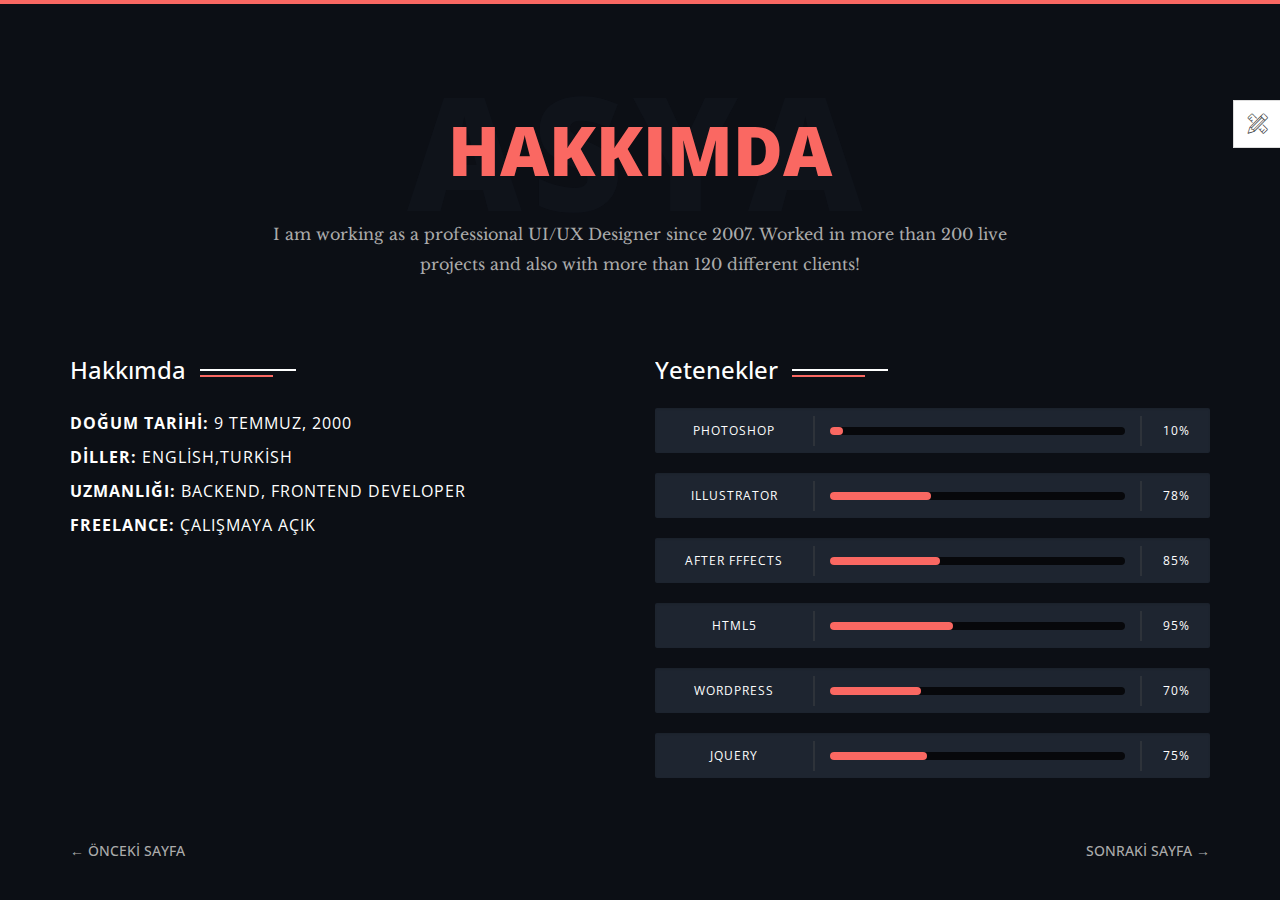
==== commit 9edf99b9: "düzenleme" ====
--- a/theme/about.html
+++ b/theme/about.html
@@ -73,25 +73,26 @@
           </div>
 
           <div class="col-xs-12 col-md-6">
+            <div class="section-title clear">
+              <h3>Hakkımda</h3>
+            </div>
             <div class="about-author">
-              <figure class="author-thumb">
+              <!-- <figure class="author-thumb">
                 <img src="" alt="">
-              </figure> <!-- /.author-bio -->
+              </figure> FOTOĞRAF KALDIRILDI -->
               <div class="author-desc">
-                <p><b>Date of birth:</b> 29th july, 1984</p>
-                <p><b>Language:</b> English, Spanish</p>
-                <p><b>Expert in:</b> UI/UX, Web development</p>
-                <p><b>Freelance:</b> Available</p>
+                <p><b>Doğum Tarihi:</b> 9 Temmuz, 2000</p>
+                <p><b>Diller:</b> English,Turkish</p>
+                <p><b>Uzmanlığı:</b> Backend, Frontend Developer</p>
+                <p><b>Freelance:</b> Çalışmaya açık</p>
               </div>
               <!-- /.author-desc -->
             </div> <!-- /.about-author -->
-            <p>I'm a multi-award winning designer that has been specialising in web design for the past three years
-              although I have experience in branding and print.Projects.</p>
           </div> <!-- /.col -->
 
           <div class="col-xs-12 col-md-6">
             <div class="section-title clear">
-              <h3>Skills</h3>
+              <h3>Yetenekler</h3>
             </div>
             <div class="skill-wrapper">
               <div class="progress clear">
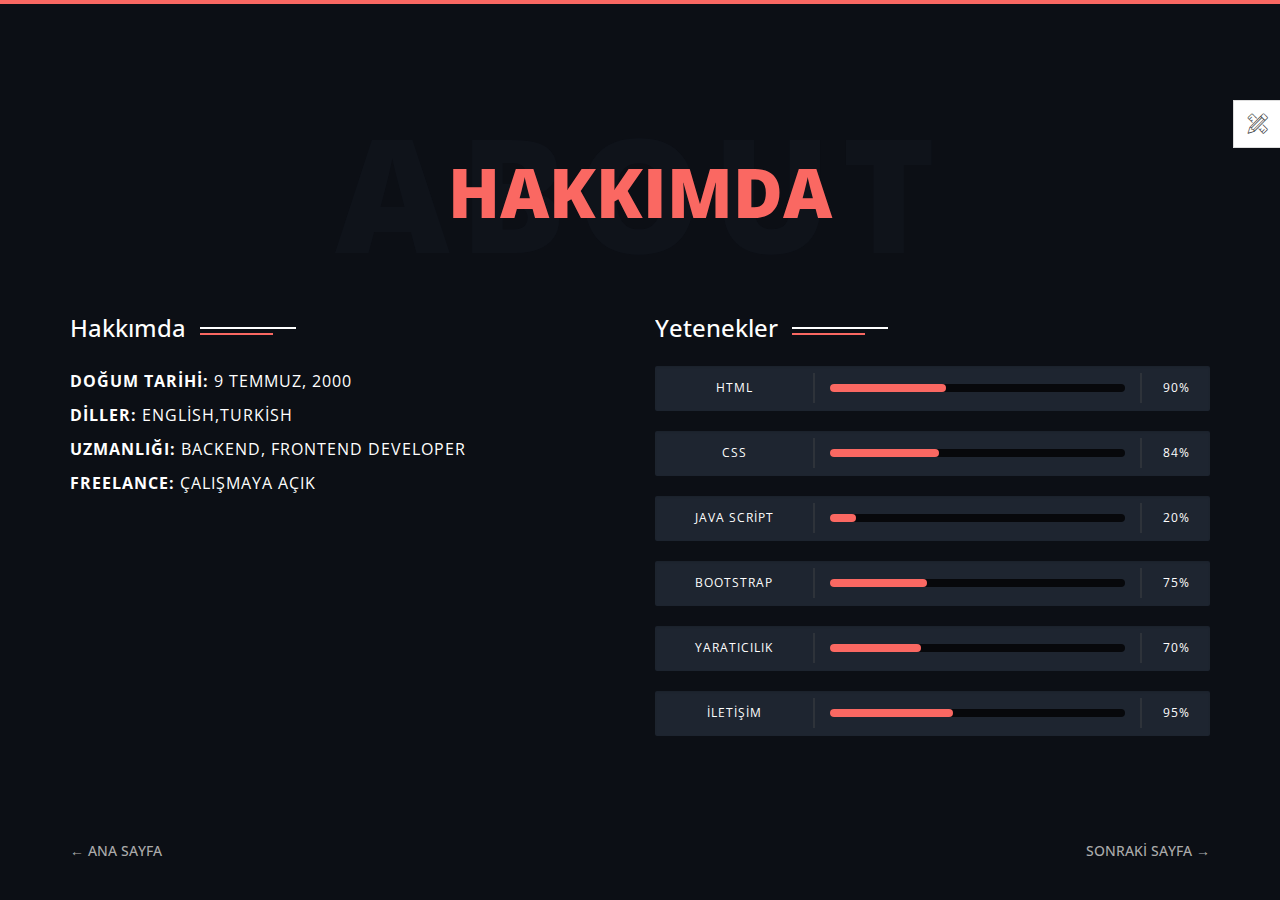
==== commit bf552fe5: "Tasarım Değişiklikleri" ====
--- a/theme/about.html
+++ b/theme/about.html
@@ -28,7 +28,7 @@
   <link rel="stylesheet" href="#" id="color-changer">
   
   <!--Favicon-->
-  <link rel="icon" href="images/favicon.png" type="image/x-icon">
+  <link rel="icon" href="images/favicon.ico" type="image/x-icon">
 
 </head>
 <body class="dark"><!-- set class="dark" on body tag for DARK-THEME -->
@@ -66,9 +66,8 @@
         <div class="row">
           <div class="col-xs-12 col-md-offset-1 col-md-10 col-lg-offset-2 col-lg-8">
             <div class="page-title text-center">
-              <h2><span class="primary">Hakkımda</span> <span class="title-bg">Asya</span></h2>
-              <p>I am working as a professional UI/UX Designer since 2007. Worked in more than 200 live projects and
-                also with more than 120 different clients!</p>
+              <h2><span class="primary">Hakkımda</span> <span class="title-bg">About</span></h2>
+              
             </div>
           </div>
 
@@ -96,47 +95,49 @@
             </div>
             <div class="skill-wrapper">
               <div class="progress clear">
-                <div class="skill-name">Photoshop</div>
+                <div class="skill-name">HTML</div>
                 <div class="skill-bar">
                   <div class="bar"></div>
                 </div>
-                <div class="skill-lavel" data-skill-value="10%"></div>
+                <div class="skill-lavel" data-skill-value="90%"></div>
               </div> <!-- /.progress -->
               <div class="progress clear">
-                <div class="skill-name">Illustrator</div>
+                <div class="skill-name">CSS</div>
                 <div class="skill-bar">
                   <div class="bar"></div>
                 </div>
-                <div class="skill-lavel" data-skill-value="78%"></div>
+                <div class="skill-lavel" data-skill-value="84%"></div>
               </div> <!-- /.progress -->
               <div class="progress clear">
-                <div class="skill-name">After Fffects</div>
+                <div class="skill-name">JAVA SCRİPT</div>
                 <div class="skill-bar">
                   <div class="bar"></div>
                 </div>
-                <div class="skill-lavel" data-skill-value="85%"></div>
+                <div class="skill-lavel" data-skill-value="20%"></div>
               </div> <!-- /.progress -->
               <div class="progress clear">
-                <div class="skill-name">HTML5</div>
+                <div class="skill-name">BOOTSTRAP</div>
                 <div class="skill-bar">
                   <div class="bar"></div>
                 </div>
-                <div class="skill-lavel" data-skill-value="95%"></div>
-              </div> <!-- /.progress -->
+                <div class="skill-lavel" data-skill-value="75%"></div>
+              </div>
+               <!-- /.progress -->
               <div class="progress clear">
-                <div class="skill-name">WordPress</div>
+                <div class="skill-name">YARATICILIK</div>
                 <div class="skill-bar">
                   <div class="bar"></div>
                 </div>
                 <div class="skill-lavel" data-skill-value="70%"></div>
               </div> <!-- /.progress -->
               <div class="progress clear">
-                <div class="skill-name">jQuery</div>
+                <div class="skill-name">İLETİŞİM</div>
                 <div class="skill-bar">
                   <div class="bar"></div>
                 </div>
-                <div class="skill-lavel" data-skill-value="75%"></div>
-              </div> <!-- /.progress -->
+                <div class="skill-lavel" data-skill-value="95%"></div>
+              </div>
+               <!-- /.progress -->
             </div> <!-- /.skill-wrapper -->
           </div> <!-- /.col -->
         </div> <!-- /.row -->
@@ -145,7 +146,7 @@
       <nav class="page-nav clear">
   <div class="container">
     <div class="flex flex-middle space-between">
-      <span class="prev-page"><a href="index.html" class="link">&larr; Önceki Sayfa</a></span>
+      <span class="prev-page"><a href="index.html" class="link">&larr; Ana Sayfa</a></span>
       <span class="next-page"><a href="resume.html" class="link">Sonraki Sayfa &rarr;</a></span>
     </div>
   </div>
